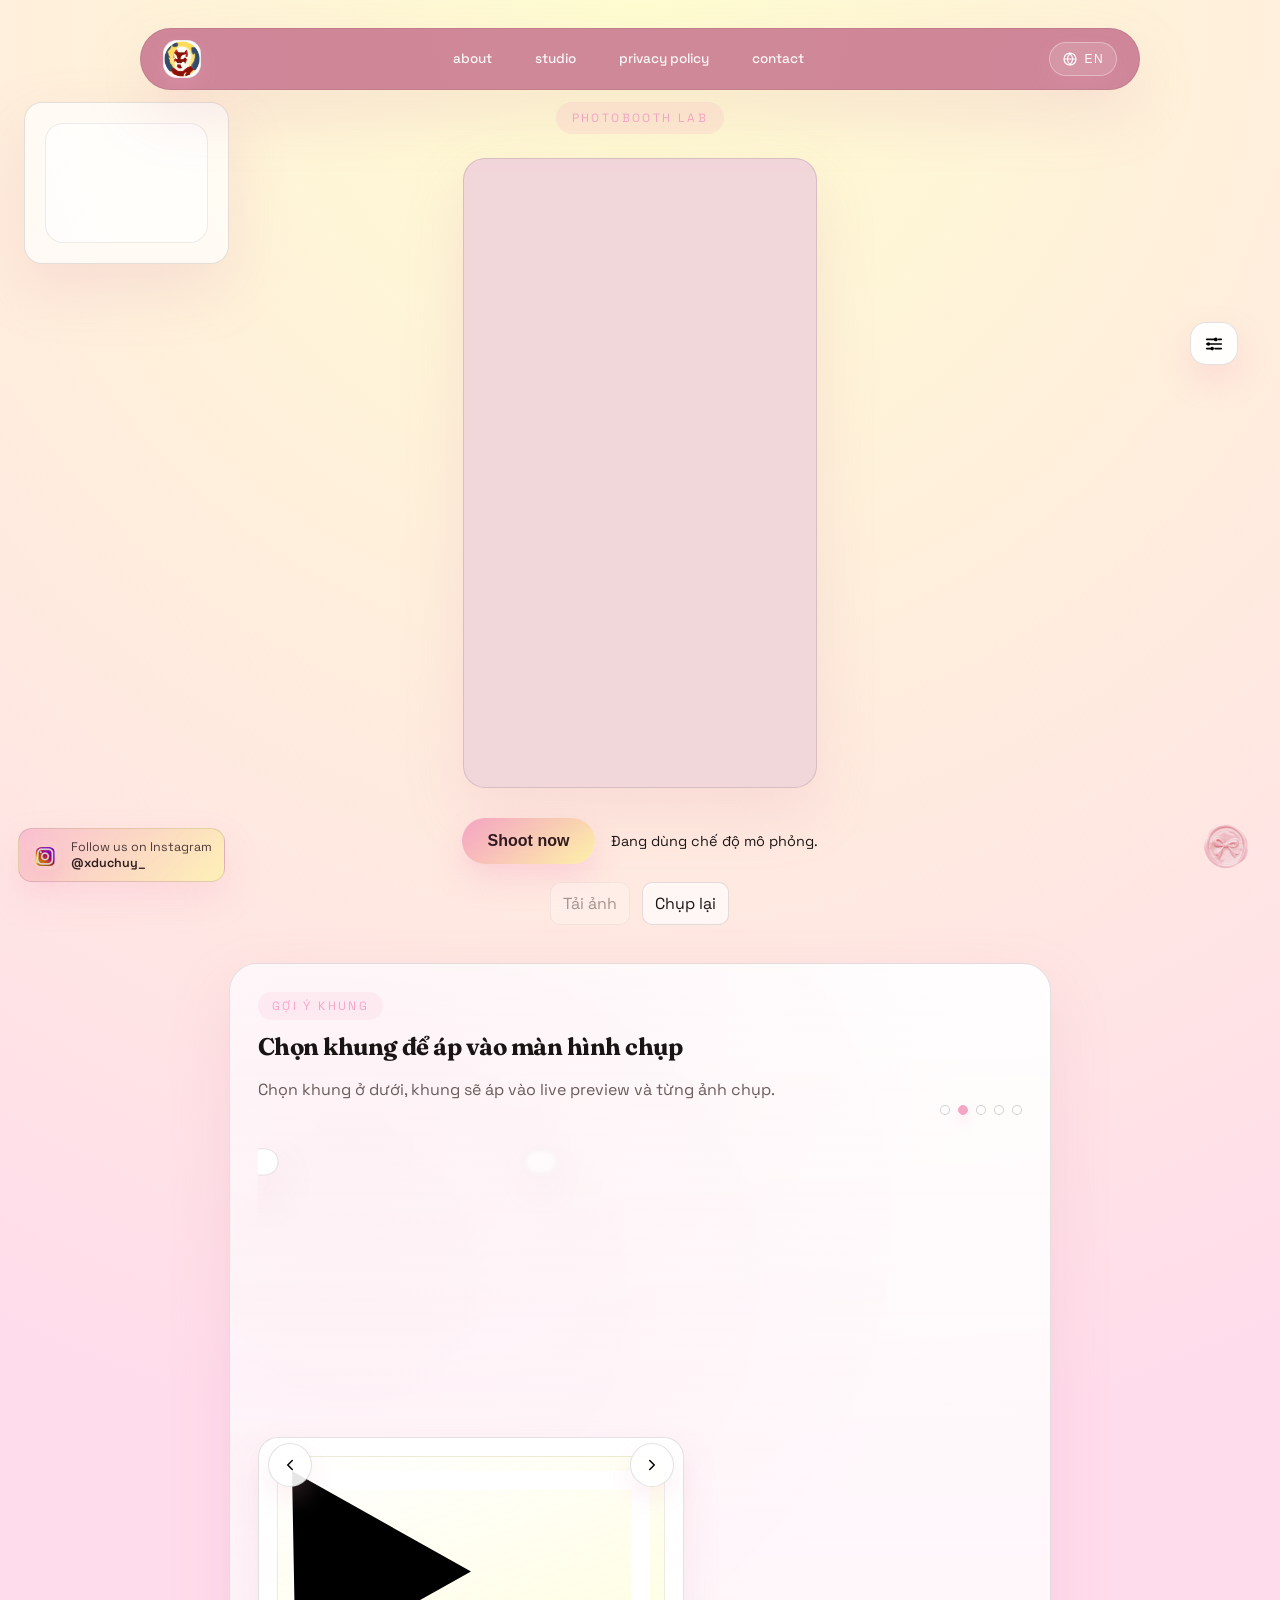
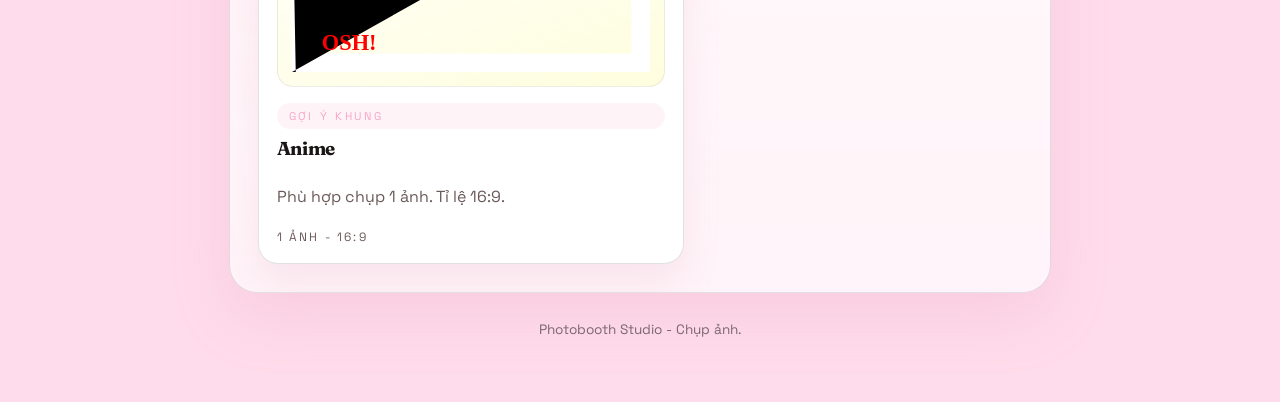
==== chup.html @ 36086573 "Initial commit" ====
﻿<!DOCTYPE html>
<html lang="vi">

<head>
  <meta charset="UTF-8">
  <meta name="viewport" content="width=device-width, initial-scale=1">
  <title>Chup anh - Photobooth</title>
  <meta name="description" content="Trang chup anh photobooth.">
  <link rel="preconnect" href="https://fonts.googleapis.com">
  <link rel="preconnect" href="https://fonts.gstatic.com" crossorigin>
  <link
    href="https://fonts.googleapis.com/css2?family=Fraunces:wght@500;700&family=Space+Grotesk:wght@400;500;600;700&display=swap"
    rel="stylesheet">
  <link rel="stylesheet" href="style.css">
  <link rel="manifest" href="manifest.json">
  <meta name="theme-color" content="#000000">
</head>

<body class="capture-page">
  <div class="noise" aria-hidden="true"></div>

  <main class="app">
    <header class="topbar">
      <div class="topbar-left">
        <a class="logo-link" href="index.html" aria-label="Home" data-i18n-aria="brand.home">
          <img class="logo-img" src="fire.png" alt="Photobooth logo" data-i18n-alt="brand.logoAlt">
        </a>
      </div>
      <nav class="nav">
        <a href="gioithieu.html" data-i18n="nav.about">about</a>
        <a href="layout.html" data-i18n="nav.choose">studio</a>
        <a href="chinhsach.html" data-i18n="nav.privacy">privacy policy</a>
        <a href="index.html#contact" data-i18n="nav.contact">contact</a>
      </nav>
      <div class="topbar-right">
        <button class="lang-toggle" type="button" aria-label="Switch language">
          <svg viewBox="0 0 24 24" aria-hidden="true">
            <circle cx="12" cy="12" r="9" fill="none" stroke="currentColor" stroke-width="1.8"></circle>
            <path d="M3.5 12h17M12 3.5c2.5 2.8 4 6 4 8.5s-1.5 5.7-4 8.5M12 3.5c-2.5 2.8-4 6-4 8.5s1.5 5.7 4 8.5"
              fill="none" stroke="currentColor" stroke-width="1.6" stroke-linecap="round"></path>
          </svg>
          <span class="lang-label">VI</span>
        </button>
      </div>
    </header>

    <section id="studio" class="hero">
      <div class="capture" id="capture">
        <aside class="capture-gallery" aria-label="Anh vua chup">
          <div id="gallery" class="capture-gallery__list" data-layout="vertical" aria-live="polite"></div>
        </aside>
        <div class="capture__stage">
          <div class="capture__intro">
            <span class="tag" data-i18n="capture.tag">PHOTObooth lab</span>
          </div>

          <div class="preview">
            <div class="stage" data-filter="clean" data-frame="none" data-ratio="16-9">
              <video id="video" autoplay playsinline muted></video>
              <canvas id="canvas" width="1280" height="720"></canvas>
              <div class="frame-overlay" aria-hidden="true"></div>
              <div class="countdown" id="countdown" aria-live="polite"></div>
            </div>
            <div class="actions">
              <button id="shutterBtn" class="shutter" type="button" data-i18n="capture.cta">Chup ngay</button>
              <span id="status" class="status" data-tone=""></span>
            </div>
            <div class="tray">
              <button id="downloadBtn" class="ghost" type="button" disabled>Tải ảnh</button>
              <button id="retakeBtn" class="ghost" type="button" disabled>Chụp lại</button>
            </div>

          </div>

          <section class="spotlight frame-suggest" id="frame-suggest">
            <div class="spotlight-header">
              <div>
                <span class="spotlight-eyebrow">Gợi ý khung</span>
                <h2>Chọn khung để áp vào màn hình chụp</h2>
                <p>Chọn khung ở dưới, khung sẽ áp vào live preview và từng ảnh chụp.</p>
              </div>
              <div class="spotlight-dots" role="tablist" aria-label="Frame suggestion dots"></div>
            </div>

            <div class="frame-suggest-body">
              <div class="spotlight-shell" aria-label="Frame suggestion carousel">
                <button class="spotlight-nav prev" type="button" aria-label="Khung trước">
                  <svg viewBox="0 0 24 24" aria-hidden="true">
                    <path d="M15 6l-6 6 6 6" fill="none" stroke="currentColor" stroke-width="2" stroke-linecap="round"
                      stroke-linejoin="round" />
                  </svg>
                </button>
                <div class="spotlight-viewport">
                  <div class="spotlight-track" id="frameSuggestTrack"></div>
                </div>
                <button class="spotlight-nav next" type="button" aria-label="Khung tiếp">
                  <svg viewBox="0 0 24 24" aria-hidden="true">
                    <path d="M9 6l6 6-6 6" fill="none" stroke="currentColor" stroke-width="2" stroke-linecap="round"
                      stroke-linejoin="round" />
                  </svg>
                </button>
                <aside class="frame-suggest-detail" aria-live="polite">
                  <div class="frame-suggest-media">
                    <img id="frameSuggestPreview" src="" alt="Khung gợi ý" loading="lazy">
                  </div>
                  <div class="frame-suggest-copy">
                    <span class="frame-suggest-tag">Gợi ý khung</span>
                    <h3 id="frameSuggestTitle">Khung gợi ý</h3>
                    <p id="frameSuggestDesc">Chọn khung bên trái để xem mô tả.</p>
                    <span id="frameSuggestMeta" class="frame-suggest-meta"></span>
                  </div>
                </aside>
              </div>
          </section>

        </div>

        <aside class="capture__drawer" id="captureDrawer" role="dialog" aria-modal="true" aria-labelledby="drawerTitle"
          aria-hidden="true" tabindex="-1">
          <div class="capture__drawerHeader">
            <h2 id="drawerTitle">Thiết lập</h2>
            <button class="drawer-close" type="button" aria-label="Đóng thiết lập">
              <svg viewBox="0 0 24 24" aria-hidden="true">
                <path d="M6 6l12 12M18 6l-12 12" fill="none" stroke="currentColor" stroke-width="2"
                  stroke-linecap="round" />
              </svg>
            </button>
          </div>
          <div class="capture__drawerContent">
            <div class="drawer-section">
              <div class="control">
                <label for="timerSelect">Timer</label>
                <select id="timerSelect">
                  <option value="0">0s</option>
                  <option value="3">3s</option>
                  <option value="5">5s</option>
                </select>
              </div>
            </div>
            <div class="drawer-section">
              <div class="control">
                <label for="filterSelect">Filter</label>
                <select id="filterSelect">
                  <option value="clean">Clean</option>
                  <option value="noir">Noir</option>
                  <option value="soft">Soft</option>
                  <option value="neon">Neon</option>
                  <option value="vintage">Vintage</option>
                </select>
              </div>
            </div>
            <div class="drawer-section">
              <div class="control">
                <label for="frameSelect">Frame</label>
                <select id="frameSelect">
                  <option value="none">None</option>
                  <option value="film">Film</option>
                  <option value="arcade">Arcade</option>
                  <option value="petal">Petal</option>
                </select>
              </div>
            </div>
            <div class="drawer-section">
              <div class="control ratio-control">
                <span class="control-label">Tỷ lệ khung</span>
                <div class="ratio-options" role="radiogroup" aria-label="Ty le khung">
                  <label class="ratio-option">
                    <input type="radio" name="ratio" value="9-16">
                    <span class="ratio-figure ratio-9-16" aria-hidden="true"></span>
                    <span class="ratio-text">9:16</span>
                  </label>
                  <label class="ratio-option">
                    <input type="radio" name="ratio" value="16-9" checked>
                    <span class="ratio-figure ratio-16-9" aria-hidden="true"></span>
                    <span class="ratio-text">16:9</span>
                  </label>
                  <label class="ratio-option">
                    <input type="radio" name="ratio" value="4-3">
                    <span class="ratio-figure ratio-4-3" aria-hidden="true"></span>
                    <span class="ratio-text">4:3</span>
                  </label>
                  <label class="ratio-option">
                    <input type="radio" name="ratio" value="1-1">
                    <span class="ratio-figure ratio-1-1" aria-hidden="true"></span>
                    <span class="ratio-text">Vuông</span>
                  </label>
                </div>
              </div>
            </div>
            <div class="drawer-section">
              <div class="control">
                <label>Camera</label>
                <div class="camera-actions">
                  <button id="switchBtn" class="ghost" type="button">Đổi camera</button>
                  <button id="flipBtn" class="ghost" type="button" aria-pressed="false">Lật camera</button>
                </div>
              </div>
            </div>
          </div>
        </aside>

        <button class="capture__drawerToggle" id="drawerToggle" aria-expanded="false" aria-controls="captureDrawer">
          <svg viewBox="0 0 24 24" aria-hidden="true">
            <path d="M4 7h10M17 7h3M7 12h13M4 12h1M4 17h6M13 17h7" fill="none" stroke="currentColor" stroke-width="1.8"
              stroke-linecap="round" />
            <circle cx="14" cy="7" r="2" fill="currentColor" />
            <circle cx="6" cy="12" r="2" fill="currentColor" />
            <circle cx="10" cy="17" r="2" fill="currentColor" />
          </svg>
        </button>
        <div class="capture__backdrop" id="drawerBackdrop" aria-hidden="true"></div>
      </div>
    </section>

    <footer class="footer">
      <span>Photobooth Studio - Chụp ảnh.</span>
    </footer>
  </main>

  <a class="ig-badge ig-float" href="https://www.instagram.com/xduchuy_/" target="_blank" rel="noopener"
    aria-label="Instagram">
    <span class="ig-icon" aria-hidden="true"></span>
    <div>
      <span data-i18n="ig.follow">Follow us on Instagram</span>
      <strong>@xduchuy_</strong>
    </div>
  </a>

  <div class="spin-badge" aria-hidden="true">
    <img src="xoay.png" alt="">
  </div>

  <script src="script.js"></script>
  <script src="lang.js"></script>
  <script src="search.js"></script>
  <script src="spotlight.js"></script>
  <script>
    if ('serviceWorker' in navigator) {
      window.addEventListener('load', () => {
        navigator.serviceWorker.register('service-worker.js')
          .then(reg => console.log('Service Worker registered', reg))
          .catch(err => console.log('Service Worker registration failed', err));
      });
    }
  </script>
</body>

</html>
---- style.css ----
﻿@font-face {
  font-family: "SG Display";
  src: url("SG Display DEMO - Narrow.ttf") format("truetype");
  font-weight: 400;
  font-style: normal;
  font-display: swap;
}

:root {
  --bg-1: #ffdceb;
  --bg-2: #fefdd0;
  --ink: #1a1515;
  --muted: #6b5a5a;
  --accent: #f6a6c5;
  --accent-2: #fef2a8;
  --card: rgba(255, 255, 255, 0.7);
  --glass: rgba(255, 255, 255, 0.55);
  --stroke: rgba(26, 21, 21, 0.12);
  --shadow: 0 24px 60px rgba(215, 140, 170, 0.18);
  --radius-lg: 28px;
  --radius-md: 18px;
  --radius-sm: 12px;
}

* {
  box-sizing: border-box;
}

html {
  scroll-padding-top: 120px;
  scroll-behavior: smooth;
}

body {
  margin: 0;
  min-height: 100vh;
  font-family: "Space Grotesk", sans-serif;
  color: var(--ink);
  background: radial-gradient(circle at 50% 0%, #fefdd0 0%, #ffdceb 70%);
  overflow-x: hidden;
}

h1,
h2,
h3 {
  font-family: "Fraunces", "Times New Roman", serif;
  letter-spacing: -0.02em;
  margin: 0 0 16px;
}

p {
  margin: 0 0 12px;
  color: var(--muted);
  line-height: 1.6;
}

a {
  color: inherit;
  text-decoration: none;
}

.noise {
  position: fixed;
  inset: 0;
  background-image: repeating-linear-gradient(120deg,
      rgba(255, 255, 255, 0.03) 0,
      rgba(255, 255, 255, 0.03) 1px,
      transparent 1px,
      transparent 4px),
    repeating-linear-gradient(60deg,
      rgba(0, 0, 0, 0.08) 0,
      rgba(0, 0, 0, 0.08) 1px,
      transparent 1px,
      transparent 6px);
  pointer-events: none;
  opacity: 0.4;
  mix-blend-mode: soft-light;
}

.app {
  max-width: 1280px;
  margin: 0 auto;
  padding: 28px 24px 64px;
  position: relative;
  z-index: 1;
}

.topbar {
  display: grid;
  grid-template-columns: auto minmax(0, 1fr) auto;
  align-items: center;
  gap: 18px;
  padding: 11px 22px;
  border-radius: 999px;
  background: rgba(191, 98, 131, 0.75);
  color: #fff;
  border: 1px solid rgba(26, 21, 21, 0.08);
  box-shadow: var(--shadow);
  animation: slideDown 0.6s ease forwards;
  position: sticky;
  top: 16px;
  z-index: 20;
  max-width: 1000px;
  margin-left: auto;
  margin-right: auto;
}

.topbar-left,
.topbar-center {
  display: flex;
  align-items: center;
  flex: 1;
}

.topbar-left {
  gap: 10px;
  justify-self: start;
}

.topbar-center {
  justify-content: center;
}

.topbar-right {
  display: flex;
  align-items: center;
  justify-content: flex-end;
  justify-self: end;
}

.topbar .nav {
  justify-content: center;
  flex: 0 1 auto;
  gap: 23px;
}

.topbar .nav a {
  flex: 0 0 auto;
  padding: 6px 10px;
  color: rgba(255, 255, 255, 0.92);
}

.topbar .nav a:hover {
  color: #fff;
}

.topbar .logo-link {
  color: #fff;
}

.topbar .lang-toggle {
  color: #fff;
  border-color: rgba(255, 255, 255, 0.35);
  background: rgba(255, 255, 255, 0.12);
}

.search {
  display: flex;
  align-items: center;
  gap: 10px;
  background: white;
  border: 1px solid rgba(26, 21, 21, 0.12);
  border-radius: 12px;
  padding: 10px 14px;
  min-width: 260px;
  box-shadow: 0 10px 20px rgba(246, 166, 197, 0.08);
}

.topbar .search {
  background: rgba(255, 255, 255, 0.92);
  border-color: rgba(255, 255, 255, 0.35);
  box-shadow: 0 10px 24px rgba(92, 54, 71, 0.22);
}

.topbar .search-icon {
  color: rgba(72, 47, 58, 0.75);
}

.topbar .search input::placeholder {
  color: rgba(90, 68, 78, 0.6);
}

.layout-page .search {
  min-width: 160px;
  width: clamp(160px, 22vw, 240px);
}

.logo-link {
  display: inline-flex;
  align-items: center;
  gap: 10px;
  margin-right: 6px;
  font-weight: 600;
  color: #2b1e1e;
}

.logo-img {
  width: 38px;
  height: 38px;
  border-radius: 14px;
  object-fit: cover;
  box-shadow: 0 10px 18px rgba(246, 166, 197, 0.2);
  border: 1px solid rgba(26, 21, 21, 0.08);
  background: white;
}

.logo-text {
  font-size: 0.9rem;
  letter-spacing: 0.04em;
  text-transform: uppercase;
}

.search-icon {
  width: 18px;
  height: 18px;
  color: #a58c8c;
}

.search input {
  border: none;
  outline: none;
  font: inherit;
  color: var(--ink);
  background: transparent;
  width: 100%;
}

.search input::placeholder {
  color: #b09a9a;
}

.ig-badge {
  display: flex;
  align-items: center;
  gap: 10px;
  font-size: 0.85rem;
  color: #4e3a3a;
  transition: transform 0.2s ease;
}

.ig-badge strong {
  display: block;
  font-weight: 600;
  color: #2b1e1e;
}

.ig-float {
  position: fixed;
  left: 18px;
  bottom: 18px;
  z-index: 40;
  padding: 10px 12px;
  border-radius: 14px;
  font-size: 0.78rem;
  background: linear-gradient(135deg, rgba(246, 166, 197, 0.6), rgba(254, 242, 168, 0.75));
  border: 1px solid rgba(26, 21, 21, 0.12);
  box-shadow: 0 16px 34px rgba(246, 166, 197, 0.22);
  backdrop-filter: blur(6px);
}

.ig-float .ig-icon {
  width: 30px;
  height: 30px;
}

.ig-icon {
  width: 36px;
  height: 36px;
  border-radius: 12px;
  background-color: transparent;
  background-image: url("ins.png");
  background-repeat: no-repeat;
  background-position: center;
  background-size: contain;
  position: relative;
  box-shadow: 0 10px 20px rgba(246, 166, 197, 0.3);
}

.ig-badge:hover {
  transform: translateY(-2px);
}

.ig-icon::after {
  content: none;
}

.brand {
  font-weight: 600;
  letter-spacing: 0.08em;
  text-transform: lowercase;
}

.nav {
  display: flex;
  justify-content: space-between;
  gap: 12px;
  font-size: clamp(0.72rem, 2.6vw, 0.85rem);
  flex: 1;
  flex-wrap: nowrap;
  align-items: center;
}

.nav a {
  flex: 1;
  text-align: center;
  color: #5a4545;
  transition: color 0.3s ease;
  text-transform: none;
  font-weight: 500;
  white-space: nowrap;
  line-height: 1.1;
  padding: 6px 4px;
}

.nav a:hover {
  color: #1f1616;
}

.lang-toggle {
  display: inline-flex;
  align-items: center;
  gap: 6px;
  padding: 8px 12px;
  border-radius: 999px;
  border: 1px solid rgba(26, 21, 21, 0.12);
  background: rgba(255, 255, 255, 0.9);
  color: #2b1e1e;
  cursor: pointer;
  font-size: 0.75rem;
  letter-spacing: 0.12em;
  text-transform: uppercase;
  box-shadow: 0 10px 20px rgba(246, 166, 197, 0.12);
}

.lang-toggle svg {
  width: 16px;
  height: 16px;
}

.hero {
  display: grid;
  grid-template-columns: 1.1fr 0.9fr;
  gap: 36px;
  margin-top: 32px;
  align-items: start;
}

.capture-page {
  --capture-stage-max: min(70vh, calc(100vh - 260px));
  --capture-gallery-width: clamp(200px, 16vw, 280px);
  --capture-gallery-gap: 24px;
}

@supports (height: 1svh) {
  .capture-page {
    --capture-stage-max: min(70svh, calc(100svh - 260px));
  }
}

.capture-page .hero {
  display: block;
  margin-top: 12px;
}

.capture {
  position: relative;
  display: grid;
  justify-items: center;
  gap: 24px;
}

.capture-page .capture {
  grid-template-columns: minmax(220px, 320px) minmax(0, 1fr);
  align-items: start;
  justify-items: stretch;
}

.capture-page .capture__stage {
  justify-self: center;
}

.capture-gallery {
  align-self: start;
  display: grid;
  gap: 14px;
  padding: 20px;
  border-radius: var(--radius-md);
  background: var(--card);
  border: 1px solid var(--stroke);
  box-shadow: var(--shadow);
  transition: transform 0.6s cubic-bezier(0.2, 0.8, 0.2, 1);
  will-change: transform;
}

.capture-gallery__list {
  display: flex;
  gap: 12px;
  padding: 12px;
  border-radius: 18px;
  background: rgba(255, 255, 255, 0.6);
  border: 1px solid rgba(26, 21, 21, 0.08);
  min-height: 120px;
  max-height: var(--capture-stage-max);
  overflow: auto;
  align-content: flex-start;
}

.capture-gallery__list[data-layout="vertical"] {
  flex-direction: column;
  overflow-y: auto;
  overflow-x: hidden;
}

.capture-gallery__list[data-layout="horizontal"] {
  flex-direction: row;
  flex-wrap: nowrap;
  overflow-x: auto;
  overflow-y: hidden;
}

.capture-gallery__list img {
  border-radius: 14px;
  border: 1px solid rgba(26, 21, 21, 0.12);
  box-shadow: 0 12px 22px rgba(0, 0, 0, 0.18);
  display: block;
  background: rgba(255, 255, 255, 0.8);
}

.capture-gallery__list[data-layout="vertical"] img {
  width: 100%;
  height: auto;
}

.capture-gallery__list[data-layout="horizontal"] img {
  height: 120px;
  width: auto;
  flex: 0 0 auto;
}

@media (min-width: 981px) {
  .capture-page .capture {
    grid-template-columns: 1fr;
    justify-items: center;
  }

  .capture-page .capture__stage {
    width: min(900px, calc(100vw - (var(--capture-gallery-width) + var(--capture-gallery-gap)) * 2));
  }

  .capture-page .capture-gallery {
    position: absolute;
    left: calc(50% - 50vw + var(--capture-gallery-gap));
    top: 0;
    width: var(--capture-gallery-width);
    transform: translateX(0);
  }

  .capture-page .capture.is-gallery-centered .capture-gallery {
    transform: translateX(calc(50vw - var(--capture-gallery-gap) - (var(--capture-gallery-width) * 0.5)));
    z-index: 6;
  }
}

@media (max-width: 980px) {
  .capture-page .capture {
    grid-template-columns: 1fr;
  }

  .capture-page .capture__stage {
    order: 1;
  }

  .capture-page .capture-gallery {
    order: 2;
  }

  .capture-gallery__list {
    max-height: 260px;
  }
}

.capture__stage {
  width: min(900px, 100%);
  display: grid;
  gap: 18px;
  justify-items: center;
  position: relative;
  z-index: 3;
}

.capture-page .capture__stage {
  gap: 6px;
}

.capture__intro {
  text-align: center;
  max-width: 720px;
}

.capture__stage .preview {
  width: 100%;
  justify-items: center;
  max-width: 860px;
}

.capture__stage .stage {
  border-radius: 22px;
  max-width: 860px;
}

.capture__drawerToggle {
  position: absolute;
  right: 18px;
  top: 220px;
  width: 48px;
  height: 43px;
  border-radius: 16px;
  border: 1px solid rgba(26, 21, 21, 0.12);
  background: rgba(255, 255, 255, 0.92);
  display: grid;
  place-items: center;
  cursor: pointer;
  box-shadow: 0 14px 30px rgba(246, 166, 197, 0.25);
  z-index: 5;
}

.capture__drawerToggle svg {
  width: 22px;
  height: 22px;
}

.capture__backdrop {
  position: fixed;
  inset: 0;
  background: rgba(255, 255, 255, 0.55);
  backdrop-filter: blur(4px);
  opacity: 0;
  pointer-events: none;
  transition: opacity 0.35s ease;
  will-change: opacity;
  z-index: 2;
}

.capture__drawer {
  position: absolute;
  top: 40px;
  right: 0;
  width: min(420px, 40vw);
  max-height: calc(100% - 60px);
  background: rgba(255, 255, 255, 0.96);
  border-radius: 24px;
  border: 1px solid var(--stroke);
  box-shadow: var(--shadow);
  padding: 20px;
  display: grid;
  gap: 16px;
  transform: translate3d(110%, 0, 0);
  opacity: 0;
  pointer-events: none;
  transition: transform 0.45s cubic-bezier(0.2, 0.8, 0.2, 1), opacity 0.35s ease;
  will-change: transform, opacity;
  z-index: 4;
}

.capture__drawerHeader {
  display: flex;
  align-items: center;
  justify-content: space-between;
  gap: 12px;
}

.capture__drawerHeader h2 {
  font-size: 1.1rem;
  margin: 0;
}

.drawer-close {
  width: 36px;
  height: 36px;
  border-radius: 12px;
  border: 1px solid rgba(26, 21, 21, 0.12);
  background: rgba(255, 255, 255, 0.9);
  display: grid;
  place-items: center;
  cursor: pointer;
}

.drawer-close svg {
  width: 18px;
  height: 18px;
}

.capture__drawerContent {
  display: grid;
  gap: 16px;
  overflow: auto;
  padding-right: 6px;
}

.drawer-section {
  display: grid;
  gap: 10px;
  padding: 12px;
  border-radius: 16px;
  background: rgba(255, 255, 255, 0.7);
  border: 1px solid rgba(26, 21, 21, 0.08);
}

.drawer-section h3 {
  margin: 0;
  font-size: 0.85rem;
  text-transform: uppercase;
  letter-spacing: 0.18em;
  color: var(--muted);
}

.capture__drawer .control {
  gap: 8px;
}

.capture__drawer .camera-actions {
  display: grid;
  grid-template-columns: repeat(2, minmax(0, 1fr));
  gap: 8px;
}

.capture__drawer .camera-actions .ghost {
  width: 100%;
  text-align: center;
}

.capture.is-drawer-open .capture__drawer {
  transform: translate3d(0, 0, 0);
  opacity: 1;
  pointer-events: auto;
}

.capture.is-drawer-open .capture__backdrop {
  opacity: 1;
  pointer-events: auto;
}


.hero-copy {
  background: var(--card);
  padding: 32px;
  border-radius: var(--radius-lg);
  border: 1px solid var(--stroke);
  box-shadow: var(--shadow);
  animation: fadeUp 0.7s ease forwards;
}

.tag {
  display: inline-flex;
  padding: 8px 16px;
  border-radius: 999px;
  background: rgba(246, 166, 197, 0.18);
  color: var(--accent);
  font-size: 0.75rem;
  text-transform: uppercase;
  letter-spacing: 0.2em;
  margin-bottom: 18px;
}

.lead {
  font-size: 1.05rem;
}

.controls {
  display: grid;
  grid-template-columns: repeat(2, minmax(0, 1fr));
  gap: 16px;
  margin: 24px 0;
}

.control {
  display: grid;
  gap: 8px;
  font-size: 0.85rem;
  color: var(--muted);
}

.control-label {
  font-size: 0.85rem;
  color: var(--muted);
}

.ratio-control {
  gap: 10px;
}

.ratio-options {
  display: grid;
  grid-template-columns: repeat(4, minmax(0, 1fr));
  gap: 10px;
}

.ratio-option {
  position: relative;
  display: grid;
  justify-items: center;
  gap: 6px;
  padding: 10px 8px;
  border-radius: 12px;
  border: 1px solid var(--stroke);
  background: rgba(255, 255, 255, 0.7);
  cursor: pointer;
  transition: transform 0.2s ease, border-color 0.2s ease, box-shadow 0.2s ease;
}

.ratio-option:hover {
  transform: translateY(-1px);
}

.ratio-option input {
  position: absolute;
  opacity: 0;
  pointer-events: none;
}

.ratio-figure {
  display: block;
  border: 2px solid rgba(26, 21, 21, 0.3);
  border-radius: 10px;
  background: linear-gradient(160deg, rgba(246, 166, 197, 0.2), rgba(255, 255, 255, 0.8));
  box-shadow: inset 0 0 0 2px rgba(255, 255, 255, 0.6);
}

.ratio-9-16 {
  width: 32px;
  aspect-ratio: 9 / 16;
}

.ratio-16-9 {
  width: 52px;
  aspect-ratio: 16 / 9;
}

.ratio-4-3 {
  width: 46px;
  aspect-ratio: 4 / 3;
}

.ratio-1-1 {
  width: 40px;
  aspect-ratio: 1 / 1;
}

.ratio-text {
  font-size: 0.75rem;
  color: var(--muted);
}

.ratio-option input:checked+.ratio-figure {
  border-color: var(--accent);
  box-shadow: 0 0 0 2px rgba(246, 166, 197, 0.3), inset 0 0 0 2px rgba(255, 255, 255, 0.7);
}

.ratio-option input:checked~.ratio-text {
  color: var(--ink);
  font-weight: 600;
}

select,
button.ghost,
a.ghost {
  font: inherit;
  color: var(--ink);
  background: rgba(255, 255, 255, 0.65);
  border: 1px solid var(--stroke);
  border-radius: 10px;
  padding: 10px 12px;
}

select {
  appearance: none;
  background-image: linear-gradient(45deg, transparent 50%, var(--accent) 50%),
    linear-gradient(135deg, var(--accent) 50%, transparent 50%);
  background-position: calc(100% - 18px) calc(50% + 2px), calc(100% - 12px) calc(50% + 2px);
  background-size: 6px 6px, 6px 6px;
  background-repeat: no-repeat;
}

.actions {
  display: flex;
  align-items: center;
  gap: 16px;
}

.capture .actions {
  justify-content: center;
  margin-top: 12px;
  width: 100%;
}

.capture .tray {
  justify-content: center;
}

.shutter {
  border: none;
  padding: 14px 26px;
  border-radius: 999px;
  background: linear-gradient(135deg, var(--accent), var(--accent-2));
  font-weight: 600;
  font-size: 1rem;
  color: #2d181c;
  cursor: pointer;
  box-shadow: 0 14px 30px rgba(246, 166, 197, 0.35);
  transition: transform 0.2s ease;
}

.shutter:hover {
  transform: translateY(-2px);
}

.status {
  font-size: 0.9rem;
}

.status[data-tone="error"] {
  color: #ff6b6b;
}

.preview {
  display: grid;
  gap: 18px;
  animation: fadeUp 0.8s ease forwards;
  animation-delay: 0.1s;
}

.strip-board {
  background: var(--card);
  padding: 20px;
  border-radius: var(--radius-md);
  border: 1px solid var(--stroke);
  display: grid;
  gap: 16px;
}

.strip-title h2 {
  margin-bottom: 8px;
}

.strip-grid {
  display: grid;
  grid-template-columns: repeat(2, minmax(0, 1fr));
  gap: 12px;
}

.strip-slot {
  position: relative;
  aspect-ratio: 4 / 3;
  border-radius: 12px;
  border: 1px dashed rgba(26, 21, 21, 0.3);
  display: grid;
  place-items: center;
  color: var(--muted);
  overflow: hidden;
  background: rgba(255, 255, 255, 0.5);
}

.strip-slot img {
  width: 100%;
  height: 100%;
  object-fit: cover;
  display: block;
}

.slot-label {
  font-weight: 600;
  letter-spacing: 0.08em;
}

.strip-actions {
  display: flex;
  gap: 12px;
}

.stage {
  position: relative;
  width: 100%;
  aspect-ratio: 4 / 3;
  border-radius: var(--radius-lg);
  overflow: hidden;
  background: #f1d6da;
  border: 1px solid var(--stroke);
  box-shadow: var(--shadow);
  --stage-ratio: 1.3333;
}

.stage[data-ratio="9-16"] {
  aspect-ratio: 9 / 16;
  --stage-ratio: 0.5625;
}

.stage[data-ratio="16-9"] {
  aspect-ratio: 16 / 9;
  --stage-ratio: 1.7778;
}

.stage[data-ratio="4-3"] {
  aspect-ratio: 4 / 3;
  --stage-ratio: 1.3333;
}

.stage[data-ratio="1-1"] {
  aspect-ratio: 1 / 1;
  --stage-ratio: 1;
}

.stage[data-ratio="frame"] {
  aspect-ratio: var(--frame-aspect, 433 / 577);
  --stage-ratio: var(--frame-aspect, 0.75);
}

.capture-page .stage[data-ratio="9-16"],
.capture-page .stage[data-ratio="4-3"],
.capture-page .stage[data-ratio="1-1"],
.capture-page .stage[data-ratio="frame"] {
  max-height: var(--capture-stage-max);
  height: auto;
  width: min(100%, calc(var(--capture-stage-max) * var(--stage-ratio)));
}

.stage video,
.stage canvas {
  width: 100%;
  height: 100%;
  object-fit: cover;
  display: block;
}

.stage.is-flipped video {
  transform: scaleX(-1);
  transform-origin: center;
}

.stage canvas {
  display: none;
}

.stage.captured canvas {
  display: block;
}

.stage.captured video {
  opacity: 0;
}

.stage.flash::after {
  content: "";
  position: absolute;
  inset: 0;
  background: white;
  opacity: 0.85;
  animation: flash 0.4s ease;
}

.frame-overlay {
  position: absolute;
  inset: 0;
  pointer-events: none;
}

.stage[data-frame="film"] .frame-overlay {
  border: 22px solid #0e0e0f;
  box-shadow: inset 0 0 0 2px rgba(255, 255, 255, 0.05);
  background-image: radial-gradient(circle, #d9d2c4 0 4px, transparent 5px);
  background-size: 22px 30px;
  background-position: 6px 8px;
}

.stage[data-frame="arcade"] .frame-overlay {
  border: 4px solid rgba(61, 214, 198, 0.9);
  box-shadow: 0 0 22px rgba(61, 214, 198, 0.6), inset 0 0 30px rgba(255, 138, 61, 0.35);
}

.stage[data-frame="petal"] .frame-overlay {
  border: 2px solid rgba(255, 255, 255, 0.4);
  background-image: radial-gradient(circle at top left, rgba(255, 138, 61, 0.4), transparent 45%),
    radial-gradient(circle at bottom right, rgba(61, 214, 198, 0.4), transparent 45%);
}

.stage[data-filter="noir"] video,
.stage[data-filter="noir"] canvas {
  filter: grayscale(1) contrast(1.2);
}

.stage[data-filter="soft"] video,
.stage[data-filter="soft"] canvas {
  filter: brightness(1.05) saturate(0.9) blur(0.5px);
}

.stage[data-filter="neon"] video,
.stage[data-filter="neon"] canvas {
  filter: saturate(1.6) contrast(1.2) hue-rotate(15deg);
}

.stage[data-filter="vintage"] video,
.stage[data-filter="vintage"] canvas {
  filter: sepia(0.5) contrast(1.1) saturate(0.85);
}

.countdown {
  position: absolute;
  inset: 0;
  display: grid;
  place-items: center;
  font-size: clamp(3rem, 8vw, 6rem);
  font-weight: 700;
  color: var(--ink);
  text-shadow: 0 12px 30px rgba(0, 0, 0, 0.5);
  pointer-events: none;
}

.tray {
  display: flex;
  gap: 12px;
}

button.ghost:disabled {
  opacity: 0.4;
  cursor: not-allowed;
}

.ghost.is-disabled {
  opacity: 0.4;
  pointer-events: none;
}

.strip {
  margin-top: 64px;
  padding: 28px;
  border-radius: var(--radius-lg);
  background: var(--card);
  border: 1px solid var(--stroke);
  box-shadow: var(--shadow);
}

.strip-header {
  display: flex;
  align-items: baseline;
  justify-content: space-between;
  gap: 20px;
}

.gallery {
  margin-top: 24px;
  display: grid;
  grid-template-columns: repeat(auto-fit, minmax(160px, 1fr));
  gap: 16px;
}

.gallery img {
  width: 100%;
  border-radius: 14px;
  border: 1px solid rgba(255, 255, 255, 0.1);
  box-shadow: 0 12px 24px rgba(0, 0, 0, 0.3);
}

.tips {
  margin-top: 48px;
  display: grid;
  grid-template-columns: repeat(auto-fit, minmax(220px, 1fr));
  gap: 18px;
}

.tip-card {
  padding: 20px;
  border-radius: var(--radius-md);
  background: rgba(255, 255, 255, 0.6);
  border: 1px solid var(--stroke);
}

.spotlight {
  margin-top: 64px;
  padding: 28px;
  border-radius: var(--radius-lg);
  background: linear-gradient(180deg, rgba(255, 255, 255, 0.92), rgba(255, 255, 255, 0.68));
  border: 1px solid var(--stroke);
  box-shadow: var(--shadow);
  position: relative;
  overflow: hidden;
  --spotlight-offset: clamp(210px, 36vw, 320px);
}

.spotlight--home {
  margin-top: 44px;
}

.spotlight::before {
  content: "";
  position: absolute;
  inset: 0;
  background: var(--spotlight-theme, transparent);
  opacity: 0.18;
  transition: background 0.6s ease, opacity 0.6s ease;
  pointer-events: none;
}

.spotlight::after {
  content: "";
  position: absolute;
  inset: 0;
  background: radial-gradient(circle at 15% 20%, rgba(246, 166, 197, 0.12), transparent 60%);
  pointer-events: none;
}

.spotlight-header {
  position: relative;
  z-index: 1;
  display: flex;
  align-items: flex-end;
  justify-content: space-between;
  gap: 18px;
  margin-bottom: 24px;
}

.spotlight-eyebrow {
  display: inline-flex;
  font-size: 0.75rem;
  letter-spacing: 0.2em;
  text-transform: uppercase;
  color: var(--accent);
  background: rgba(246, 166, 197, 0.15);
  padding: 6px 14px;
  border-radius: 999px;
  margin-bottom: 12px;
}

.spotlight-dots {
  display: flex;
  align-items: center;
  gap: 8px;
}

.spotlight-dot {
  width: 10px;
  height: 10px;
  border-radius: 999px;
  border: 1px solid rgba(26, 21, 21, 0.2);
  background: rgba(255, 255, 255, 0.9);
  cursor: pointer;
  padding: 0;
}

.spotlight-dot.is-active {
  background: var(--accent);
  border-color: var(--accent);
  box-shadow: 0 6px 12px rgba(246, 166, 197, 0.25);
}

.spotlight-shell {
  position: relative;
  display: grid;
  align-items: center;
  gap: 18px;
  z-index: 1;
}

.spotlight-viewport {
  position: relative;
  overflow: hidden;
  padding: 10px 0 30px;
}

.spotlight-track {
  position: relative;
  min-height: 260px;
}

.spotlight-item {
  position: absolute;
  top: 0;
  left: 50%;
  width: clamp(320px, 46vw, 440px);
  transform: translateX(-50%) scale(0.9);
  opacity: 0;
  filter: blur(6px);
  transition: transform 0.6s ease, opacity 0.6s ease, filter 0.6s ease, box-shadow 0.6s ease;
  pointer-events: none;
}

.spotlight-item.is-active {
  transform: translateX(-50%) scale(1.04);
  opacity: 1;
  filter: none;
  z-index: 3;
  pointer-events: auto;
}

.spotlight-item.is-prev {
  transform: translateX(calc(-50% - var(--spotlight-offset))) scale(0.94);
  opacity: 0.6;
  filter: blur(3px);
  z-index: 2;
  pointer-events: auto;
}

.spotlight-item.is-next {
  transform: translateX(calc(-50% + var(--spotlight-offset))) scale(0.94);
  opacity: 0.6;
  filter: blur(3px);
  z-index: 2;
  pointer-events: auto;
}

.spotlight-item.is-far {
  opacity: 0;
  filter: blur(10px);
  transform: translateX(-50%) scale(0.88);
}

.spotlight-card {
  display: block;
  padding: 0;
  border-radius: 20px;
  background: rgba(255, 255, 255, 0.92);
  border: 1px solid var(--stroke);
  box-shadow: 0 18px 40px rgba(215, 140, 170, 0.16);
  overflow: hidden;
  aspect-ratio: 16 / 9;
}

.spotlight-thumb {
  width: 100%;
  height: 100%;
  aspect-ratio: 16 / 9;
  border-radius: inherit;
  background: var(--thumb, linear-gradient(135deg, #ffdceb, #fefdd0));
  border: 0;
  display: block;
}

.spotlight-thumb-img {
  width: 100%;
  height: 100%;
  object-fit: cover;
  display: block;
}

.spotlight-tag {
  font-size: 0.7rem;
  letter-spacing: 0.24em;
  text-transform: uppercase;
  color: #583c40;
}

.spotlight-card h3 {
  margin: 0;
  font-size: 1.1rem;
}

.spotlight-card p {
  margin: 0;
}

.spotlight-btn {
  justify-self: start;
  border: none;
  border-radius: 999px;
  padding: 8px 18px;
  background: linear-gradient(135deg, var(--accent), var(--accent-2));
  color: #2d181c;
  font-weight: 600;
  cursor: pointer;
}

.spotlight-nav {
  position: absolute;
  top: 45%;
  transform: translateY(-50%);
  width: 44px;
  height: 44px;
  border-radius: 50%;
  border: 1px solid rgba(26, 21, 21, 0.12);
  background: rgba(255, 255, 255, 0.9);
  display: grid;
  place-items: center;
  cursor: pointer;
  box-shadow: 0 12px 24px rgba(246, 166, 197, 0.18);
  z-index: 4;
}

.spotlight-nav svg {
  width: 18px;
  height: 18px;
}

.spotlight-nav.prev {
  left: 10px;
}

.spotlight-nav.next {
  right: 10px;
}

.spotlight-nav:hover {
  transform: translateY(-50%) scale(1.03);
}

.spotlight--swipe .spotlight-nav {
  display: none;
}

.spotlight--swipe .spotlight-dot {
  cursor: default;
}

.spotlight--swipe .spotlight-dot:disabled {
  opacity: 0.55;
}

.frame-suggest {
  margin-top: 32px;
  --spotlight-offset: clamp(180px, 30vw, 260px);
}

.frame-suggest-body {
  display: grid;
  grid-template-columns: minmax(0, 1.15fr) minmax(0, 0.85fr);
  gap: 24px;
  align-items: start;
}

.frame-suggest .spotlight-shell {
  width: 100%;
}

.frame-suggest-detail {
  display: grid;
  gap: 16px;
  padding: 18px;
  border-radius: 20px;
  background: rgba(255, 255, 255, 0.92);
  border: 1px solid var(--stroke);
  box-shadow: 0 18px 36px rgba(215, 140, 170, 0.16);
}

.frame-suggest-media {
  border-radius: 16px;
  padding: 14px;
  background: linear-gradient(160deg, rgba(255, 255, 255, 0.85), rgba(254, 253, 208, 0.7));
  border: 1px solid rgba(26, 21, 21, 0.08);
  display: grid;
  place-items: center;
  min-height: 220px;
}

.frame-suggest-media img {
  max-width: 100%;
  max-height: 280px;
  width: auto;
  height: auto;
  object-fit: contain;
  display: block;
}

.frame-suggest-copy {
  display: grid;
  gap: 8px;
}

.frame-suggest-tag {
  display: inline-flex;
  align-self: start;
  font-size: 0.7rem;
  letter-spacing: 0.24em;
  text-transform: uppercase;
  color: var(--accent);
  background: rgba(246, 166, 197, 0.12);
  padding: 6px 12px;
  border-radius: 999px;
}

.frame-suggest-meta {
  font-size: 0.75rem;
  letter-spacing: 0.18em;
  text-transform: uppercase;
  color: #6b5a5a;
}

.frame-suggest .spotlight-track {
  min-height: 240px;
}

.frame-suggest .spotlight-card {
  aspect-ratio: 4 / 3;
}

.frame-card {
  position: relative;
  display: grid;
  padding: 12px;
  border: 1px solid var(--stroke);
  background: rgba(255, 255, 255, 0.95);
  cursor: pointer;
  appearance: none;
}

.frame-card:focus-visible {
  outline: 2px solid rgba(246, 166, 197, 0.85);
  outline-offset: 4px;
}

.frame-card.is-selected {
  border-color: rgba(246, 166, 197, 0.75);
  box-shadow: 0 0 0 2px rgba(246, 166, 197, 0.25), 0 18px 34px rgba(215, 140, 170, 0.2);
}

.frame-thumb {
  position: relative;
  width: 100%;
  height: 100%;
  border-radius: 16px;
  background-image: var(--frame-thumb, linear-gradient(135deg, #ffdceb, #fefdd0));
  background-size: cover;
  background-position: center;
  background-repeat: no-repeat;
  overflow: hidden;
}

.frame-thumb--clean {
  background: linear-gradient(135deg, #ffdceb, #fefdd0);
  box-shadow: inset 0 0 0 1px rgba(255, 255, 255, 0.7);
}

.frame-thumb--film {
  border: 10px solid #0e0e0f;
  background-image:
    repeating-linear-gradient(to bottom, rgba(214, 205, 191, 0.9) 0 8px, transparent 8px 16px),
    repeating-linear-gradient(to bottom, rgba(214, 205, 191, 0.9) 0 8px, transparent 8px 16px),
    linear-gradient(135deg, #fefdd0, #ffdceb);
  background-position: left 6px top 14px, right 6px top 14px, center;
  background-size: 8px calc(100% - 28px), 8px calc(100% - 28px), cover;
  background-repeat: no-repeat;
}

.frame-thumb--arcade {
  background: linear-gradient(135deg, #1b1f2b, #272032);
}

.frame-thumb--arcade::before,
.frame-thumb--arcade::after {
  content: "";
  position: absolute;
  border-radius: 12px;
}

.frame-thumb--arcade::before {
  inset: 8px;
  border: 3px solid rgba(61, 214, 198, 0.85);
  box-shadow: 0 0 16px rgba(61, 214, 198, 0.5), inset 0 0 18px rgba(255, 138, 61, 0.35);
}

.frame-thumb--arcade::after {
  inset: 18px;
  border: 2px solid rgba(255, 138, 61, 0.8);
}

.frame-thumb--petal {
  border: 2px solid rgba(255, 255, 255, 0.6);
  box-shadow: inset 0 0 0 1px rgba(255, 255, 255, 0.6);
  background:
    radial-gradient(circle at top left, rgba(255, 138, 61, 0.4), transparent 55%),
    radial-gradient(circle at bottom right, rgba(61, 214, 198, 0.4), transparent 55%),
    linear-gradient(135deg, #ffdceb, #fefdd0);
}

.frame-caption {
  position: absolute;
  left: 16px;
  bottom: 16px;
  padding: 6px 10px;
  border-radius: 999px;
  background: rgba(255, 255, 255, 0.86);
  font-size: 0.7rem;
  letter-spacing: 0.2em;
  text-transform: uppercase;
  color: #3b2a2a;
  pointer-events: none;
}

.layout-page .app {
  max-width: 1400px;
}

.layout-hero {
  margin-top: 28px;
  display: grid;
  gap: 12px;
}

.layout-hero h1 {
  font-size: clamp(2rem, 4vw, 2.6rem);
}

.frame-upload {
  display: flex;
  flex-wrap: wrap;
  align-items: center;
  gap: 12px;
}

.frame-upload-btn {
  cursor: pointer;
}

.frame-upload-input {
  position: absolute;
  width: 1px;
  height: 1px;
  padding: 0;
  margin: -1px;
  overflow: hidden;
  clip: rect(0, 0, 0, 0);
  border: 0;
}

.frame-upload-note {
  font-size: 0.85rem;
  color: var(--muted);
}

/* Pinterest-like tab pills */
.layout-tabs {
  display: flex;
  flex-wrap: wrap;
  gap: 12px;
  justify-content: center;
  /* Center tabs like Pinterest */
  margin: 20px 0 40px;
}

.layout-tab {
  border: none;
  background: transparent;
  font: inherit;
  font-weight: 600;
  padding: 12px 20px;
  color: #111;
  border-radius: 999px;
  cursor: pointer;
  cursor: pointer;
}

.layout-tab:hover {
  background: rgba(0, 0, 0, 0.06);
}

.layout-tab.is-active {
  color: white;
  background: #111;
  box-shadow: none;
}

.layout-tab.is-active::after {
  display: none;
}



.layout-grid {
  margin-top: 28px;
  column-count: 6;
  column-gap: 16px;
  min-height: 80vh;
}

/* --- Pinterest Authentic Design --- */
.layout-card {
  break-inside: avoid;
  margin-bottom: 16px;
  position: relative;
  cursor: zoom-in;
  border-radius: 16px;
  overflow: hidden;
  transform: translateZ(0);
  transition: opacity 0.3s ease;
}

.layout-card img {
  border-radius: 16px;
  display: block;
  width: 100%;
}

/* Darken Overlay on Hover */
.layout-card::after {
  content: "";
  position: absolute;
  inset: 0;
  background: rgba(0, 0, 0, 0.2);
  pointer-events: none;
  opacity: 0;
  transition: opacity 0.2s ease;
  border-radius: 16px;
}

.layout-card:hover::after {
  opacity: 1;
}

/* "Save" (Use) Button - Top Right */
.pint-btn {
  position: absolute;
  top: 12px;
  right: 12px;
  background-color: #e60023;
  /* Pinterest Red */
  color: white;
  border: none;
  font-weight: 700;
  font-size: 14px;
  /* Smaller font */
  padding: 10px 16px;
  /* Smaller padding */
  border-radius: 24px;
  cursor: pointer;
  opacity: 0;
  z-index: 10;
  transition: opacity 0.2s ease, transform 0.1s ease, background-color 0.2s;
  box-shadow: 0 4px 6px rgba(0, 0, 0, 0.1);
}

/* Hover State for Button */
.pint-btn:hover {
  background-color: #ad081b;
  /* Darker Red */
}

/* Show button on card hover OR selection */
.layout-card:hover .pint-btn,
.layout-card.is-selected .pint-btn {
  opacity: 1;
}

/* "More" Button - Bottom Right (Visual Only for Pinterest feel) */
.pint-more-btn {
  position: absolute;
  bottom: 12px;
  right: 12px;
  width: 32px;
  height: 32px;
  background: rgba(255, 255, 255, 0.9);
  border-radius: 50%;
  border: none;
  cursor: pointer;
  display: flex;
  align-items: center;
  justify-content: center;
  color: #111;
  opacity: 0;
  z-index: 10;
  transition: opacity 0.2s ease;
  font-weight: 900;
  font-size: 18px;
  padding-bottom: 8px;
  /* Alignment tweak for ... */
}

.pint-more-btn::after {
  content: "...";
}

.layout-card:hover .pint-more-btn {
  opacity: 1;
}

.layout-card.is-hidden {
  display: none;
}

.frame-empty {
  color: var(--muted);
  font-size: 1.1rem;
  text-align: center;
  column-span: all;
  width: 100%;
  margin-top: 40px;
  padding: 20px;
}

.contact {
  margin-top: 64px;
}

.contact-card {
  display: flex;
  align-items: center;
  justify-content: space-between;
  gap: 24px;
  padding: 24px;
  border-radius: var(--radius-lg);
  background: linear-gradient(135deg, rgba(255, 255, 255, 0.95), rgba(254, 253, 208, 0.85));
  border: 1px solid var(--stroke);
  box-shadow: var(--shadow);
}

.contact-eyebrow {
  display: inline-flex;
  font-size: 0.75rem;
  letter-spacing: 0.2em;
  text-transform: uppercase;
  color: var(--accent);
  background: rgba(246, 166, 197, 0.15);
  padding: 6px 14px;
  border-radius: 999px;
  margin-bottom: 10px;
}

.contact-links {
  display: flex;
  gap: 14px;
  align-items: center;
}

.contact-link {
  width: 52px;
  height: 52px;
  border-radius: 16px;
  display: grid;
  place-items: center;
  border: none;
  background: rgba(255, 255, 255, 0.95);
  color: #3b2a2a;
  box-shadow: 0 12px 26px rgba(0, 0, 0, 0.15);
  transition: transform 0.2s ease, box-shadow 0.2s ease;
}

.contact-link svg {
  width: 24px;
  height: 24px;
}

.contact-link--ig {
  background-color: rgba(255, 255, 255, 0.95);
  background-image: url("ins.png");
  background-repeat: no-repeat;
  background-position: center;
  background-size: 82%;
  color: transparent;
}

.contact-link--fb {
  background-color: rgba(255, 255, 255, 0.95);
  background-image: url("fb.png");
  background-repeat: no-repeat;
  background-position: center;
  background-size: 82%;
  color: transparent;
}

.contact-link--gmail {
  background-color: rgba(255, 255, 255, 0.95);
  background-image: url("mail.png");
  background-repeat: no-repeat;
  background-position: center;
  background-size: 82%;
  color: transparent;
  border: 1px solid rgba(0, 0, 0, 0.08);
  box-shadow: 0 10px 22px rgba(0, 0, 0, 0.12);
}

.contact-link:hover {
  transform: translateY(-2px);
  box-shadow: 0 18px 30px rgba(0, 0, 0, 0.2);
}

@media (max-width: 700px) {
  .spotlight {
    padding: 22px;
  }

  .spotlight-header {
    flex-direction: column;
    align-items: flex-start;
  }

  .spotlight-item {
    width: clamp(230px, 78vw, 320px);
  }

  .frame-suggest-body {
    grid-template-columns: 1fr;
  }
}

.studio-page {
  margin-top: 48px;
  display: grid;
}

.photo-card {
  background: var(--card);
  padding: 32px;
  border-radius: var(--radius-lg);
  border: 1px solid var(--stroke);
  box-shadow: var(--shadow);
  display: grid;
  gap: 18px;
}

.photo-frame {
  position: relative;
  width: 100%;
  max-width: 720px;
  margin: 0 auto;
  border-radius: var(--radius-md);
  overflow: hidden;
  background: rgba(255, 255, 255, 0.7);
  border: 1px solid var(--stroke);
}

.photo-frame img {
  width: 100%;
  height: auto;
  display: block;
}

.photo-frame .empty {
  padding: 24px;
  color: var(--muted);
  text-align: center;
}

.landing {
  margin-top: 22px;
}

.landing-card {
  position: relative;
  overflow: hidden;
  background: linear-gradient(180deg, #fefdd0, #ffdceb);
  border-radius: 28px;
  border: 1px solid rgba(246, 166, 197, 0.28);
  padding: 32px 36px 44px;
  box-shadow: 0 28px 60px rgba(246, 166, 197, 0.25);
  z-index: 0;
  --hero-ink: #1b2d2c;
  --hero-accent: #a2d2ff;
  --hero-chip-shadow: rgba(22, 45, 45, 0.18);
}

.landing-card::before {
  content: "";
  position: absolute;
  inset: 0;
  background: radial-gradient(circle at 50% 0%, rgba(255, 255, 255, 0.7), transparent 60%);
  z-index: 0;
  pointer-events: none;
}

.landing-card::after {
  content: "";
  position: absolute;
  bottom: -120px;
  left: -5%;
  width: 110%;
  height: 150px;
  background: radial-gradient(circle at 50% 40%, rgba(255, 220, 235, 0.45), rgba(255, 220, 235, 0));
  border-radius: 50%;
  z-index: 0;
}

.badge {
  display: inline-flex;
  align-items: center;
  gap: 12px;
  padding: 10px 16px;
  border-radius: 999px;
  background: rgba(255, 255, 255, 0.8);
  color: #4c3438;
  font-size: 0.85rem;
  position: relative;
  z-index: 1;
  box-shadow: 0 10px 20px rgba(246, 166, 197, 0.15);
}

.badge-dot {
  display: inline-flex;
  align-items: center;
  justify-content: center;
  padding: 6px 10px;
  border-radius: 999px;
  background: var(--accent);
  color: #2d181c;
  font-size: 0.65rem;
  letter-spacing: 0.14em;
}

.badge--slider {
  flex-wrap: wrap;
  row-gap: 6px;
  max-width: 100%;
  gap: 10px;
  padding-right: 10px;
  --badge-progress: 0;
}

.badge-track {
  display: block;
  width: 0;
  max-width: min(90vw, 900px);
  overflow: hidden;
  transition: width 0.35s ease;
}

.badge-text {
  display: inline-block;
  line-height: 1.4;
  white-space: nowrap;
}

.badge-handle {
  position: relative;
  width: 32px;
  height: 32px;
  border-radius: 999px;
  border: 1px solid rgba(26, 21, 21, 0.12);
  background: linear-gradient(135deg, #bfe6e2, #f0e4b8);
  color: #1b2d2c;
  display: grid;
  place-items: center;
  padding: 0;
  cursor: pointer;
  box-shadow: 0 8px 18px rgba(27, 45, 44, 0.18);
  transition: transform 0.2s ease, box-shadow 0.2s ease;
  flex: 0 0 auto;
  touch-action: none;
}

.badge-handle:hover,
.badge-handle:focus-visible {
  transform: translateY(-1px);
  box-shadow: 0 12px 22px rgba(27, 45, 44, 0.22);
}

.badge-handle-icon {
  width: 12px;
  height: 12px;
  border-radius: 999px;
  background: #2bff6b;
  box-shadow:
    0 0 8px rgba(43, 255, 107, 0.8),
    0 0 16px rgba(43, 255, 107, 0.55),
    0 0 24px rgba(43, 255, 107, 0.4);
  display: block;
}

.badge--slider.is-dragging .badge-track {
  transition: none;
}

.landing-hero {
  position: relative;
  z-index: 1;
  display: grid;
  grid-template-columns: 1fr;
  gap: 24px;
  align-items: center;
  justify-items: center;
  margin-top: 26px;
}

.title-block {
  text-align: center;
  display: grid;
  gap: 12px;
  justify-items: center;
}

.title-block h1 {
  font-family: "SG Display", "Space Grotesk", sans-serif;
  font-weight: 700;
  letter-spacing: -0.02em;
  margin: 0;
}


.hero-title {
  display: grid;
  gap: 10px;
  font-size: clamp(3.4rem, 7.6vw, 5.8rem);
  line-height: 0.92;
  color: var(--hero-ink);
}

.hero-word {
  display: inline-flex;
  align-items: center;
}


.hero-line {
  display: flex;
  align-items: center;
  justify-content: center;
  gap: 16px;
  flex-wrap: wrap;
}

.hero-line--chips {
  gap: 14px;
}

.hero-line--inline {
  gap: 12px;
}

.hero-chip-group {
  display: inline-flex;
  align-items: center;
}

.hero-chip {
  width: 46px;
  height: 46px;
  border-radius: 14px;
  border: 2px solid rgba(255, 255, 255, 0.75);
  box-shadow: 0 12px 20px var(--hero-chip-shadow);
  margin-left: 0;
  position: relative;
  overflow: hidden;
}

.hero-chip-group .hero-chip {
  margin-left: -12px;
}

.hero-chip-group .hero-chip:first-child {
  margin-left: 0;
}

.hero-chip::after {
  content: "";
  position: absolute;
  inset: 6px;
  border-radius: 10px;
  border: 1px solid rgba(255, 255, 255, 0.6);
  opacity: 0.7;
}

.hero-chip--a {
  margin-left: 0;
  background: linear-gradient(135deg, #bfe6e2, #88c7d0);
  transform: rotate(-10deg) translateY(2px);
}

.hero-chip--b {
  background: linear-gradient(135deg, #f1e8c9, #d8c8a2);
  transform: rotate(6deg) translateY(-2px);
}

.hero-chip--c {
  background: linear-gradient(135deg, #d9e7c4, #a9c7a3);
  transform: rotate(-4deg) translateY(6px);
}

.hero-chip--d {
  background: linear-gradient(135deg, #b7cfe2, #8fb3d6);
  transform: rotate(6deg);
}

.hero-chip--e {
  background: linear-gradient(135deg, #f0d9b5, #e2b98f);
  transform: rotate(-6deg);
}

.hero-word--accent {
  color: var(--hero-accent);
}

.hero-word--gradient {
  color: #ffafcc;
  background-image: linear-gradient(135deg, #ffafcc, #ffd6e5);
  -webkit-background-clip: text;
  background-clip: text;
  -webkit-text-fill-color: transparent;
}

.hero-icon {
  width: 34px;
  height: 34px;
  border-radius: 12px;
  background: linear-gradient(135deg, #9ad1d6, #f2e6b2);
  box-shadow: 0 10px 18px rgba(31, 111, 107, 0.18);
  position: relative;
  flex: 0 0 auto;
}

.hero-icon::before,
.hero-icon::after {
  content: "";
  position: absolute;
  background: rgba(31, 111, 107, 0.85);
  border-radius: 999px;
}

.hero-icon::before {
  width: 16px;
  height: 3px;
  top: 50%;
  left: 50%;
  transform: translate(-50%, -50%) rotate(45deg);
}

.hero-icon::after {
  width: 3px;
  height: 16px;
  top: 50%;
  left: 50%;
  transform: translate(-50%, -50%) rotate(45deg);
}

.title-block p {
  margin: 0;
  max-width: 360px;
  font-size: 1rem;
  color: #4a3437;
}

.meta-row {
  display: flex;
  align-items: center;
  gap: 24px;
  font-size: 0.8rem;
  letter-spacing: 0.24em;
  color: #5f4548;
}

.start-slider {
  position: relative;
  display: inline-flex;
  align-items: center;
  justify-content: center;
  width: calc((clamp(190px, 24vw, 240px) - 30px) * 1.25);
  height: 60px;
  padding: 8px;
  max-width: 100%;
  border-radius: 999px;
  border: 1px solid rgba(26, 21, 21, 0.12);
  background: rgba(255, 255, 255, 0.45);
  color: #2d181c;
  font: inherit;
  font-weight: 600;
  cursor: pointer;
  box-shadow: 0 12px 24px rgba(246, 166, 197, 0.35);
  transition: transform 0.2s ease, box-shadow 0.2s ease;
  overflow: hidden;
  user-select: none;
  --slide: 0;
  --knob-x: 0px;
}

.start-slider::before {
  content: "";
  position: absolute;
  inset: 0;
  background: linear-gradient(135deg, var(--accent), var(--accent-2));
  opacity: 0.85;
  transform: scaleX(var(--slide));
  transform-origin: left;
  transition: transform 0.25s ease;
}

.start-slider-text {
  position: relative;
  z-index: 1;
  font-size: 0.95rem;
  letter-spacing: 0.28em;
  text-transform: uppercase;
  color: #2d181c;
  opacity: calc(1 - var(--slide));
  transition: opacity 0.2s ease;
  pointer-events: none;
}

.start-slider-knob {
  position: absolute;
  left: 8px;
  top: 50%;
  width: 42px;
  height: 42px;
  border-radius: 50%;
  background: radial-gradient(circle at 50% 40%, #f0f0f5 0%, #f9f9fb 45%, #ffffff 100%);
  display: grid;
  place-items: center;
  color: #b2466e;
  box-shadow:
    inset 0 5px 10px rgba(0, 0, 0, 0.18),
    inset 0 -4px 8px rgba(255, 255, 255, 0.8),
    0 2px 6px rgba(0, 0, 0, 0.08);
  transform: translate3d(var(--knob-x), -50%, 0);
  transition: transform 0.25s ease;
  touch-action: none;
  cursor: grab;
}

.start-slider-heart {
  width: 20px;
  height: 20px;
  display: block;
  object-fit: contain;
}

.start-slider:hover,
.start-slider:focus-visible {
  transform: translateY(-2px);
  box-shadow: 0 18px 30px rgba(246, 166, 197, 0.4);
}

.start-slider:focus-visible {
  outline: 2px solid rgba(255, 255, 255, 0.75);
  outline-offset: 3px;
}

.start-slider.is-dragging::before,
.start-slider.is-dragging .start-slider-knob {
  transition: none;
}

.start-slider.is-dragging .start-slider-knob {
  cursor: grabbing;
}

.poster-stack {
  position: relative;
  width: 220px;
  height: 300px;
  margin: 0 auto;
}

.poster-frame {
  position: absolute;
  width: 180px;
  height: 260px;
  border-radius: 18px;
  background: #fff;
  border: 6px solid #ffdceb;
  box-shadow: 0 18px 30px rgba(0, 0, 0, 0.15);
}

.poster-frame::after {
  content: "";
  position: absolute;
  inset: 12px 12px 38px;
  border-radius: 12px;
  background: linear-gradient(160deg, rgba(246, 166, 197, 0.15), rgba(255, 255, 255, 0.9));
}

.poster-left .poster-frame:nth-child(1) {
  transform: rotate(-10deg) translate(-10px, 10px);
}

.poster-left .poster-frame:nth-child(2) {
  transform: rotate(2deg) translate(20px, 30px);
}

.poster-left .poster-frame:nth-child(3) {
  transform: rotate(-4deg) translate(0, 60px);
}

.poster-right .poster-frame:nth-child(1) {
  transform: rotate(10deg) translate(20px, 10px);
}

.poster-right .poster-frame:nth-child(2) {
  transform: rotate(-2deg) translate(-10px, 40px);
}

.poster-right .poster-frame:nth-child(3) {
  transform: rotate(6deg) translate(10px, 70px);
}

.footer {
  margin-top: 48px;
  text-align: center;
  color: rgba(26, 21, 21, 0.6);
  font-size: 0.85rem;
}

.capture-page .footer {
  margin-top: 28px;
}

.spin-badge {
  position: fixed;
  right: 18px;
  bottom: 18px;
  width: 72px;
  height: 72px;
  z-index: 30;
  pointer-events: none;
}

.spin-badge img {
  width: 100%;
  height: 100%;
  object-fit: contain;
  display: block;
  animation: spinBadge 6s linear infinite;
}

.back-to-top {
  position: fixed;
  left: 50%;
  bottom: 26px;
  width: 40px;
  height: 40px;
  border-radius: 50%;
  display: grid;
  place-items: center;
  background: rgba(255, 255, 255, 0.9);
  border: 1px solid rgba(26, 21, 21, 0.12);
  box-shadow: 0 12px 24px rgba(246, 166, 197, 0.22);
  color: #5a4545;
  z-index: 35;
  opacity: 0;
  pointer-events: none;
  transform: translate(-50%, 8px);
  transition: transform 0.2s ease, box-shadow 0.2s ease, opacity 0.2s ease;
}

.back-to-top.is-visible {
  opacity: 1;
  pointer-events: auto;
  transform: translate(-50%, 0);
}

.back-to-top svg {
  width: 18px;
  height: 18px;
}

.back-to-top:hover,
.back-to-top:focus-visible {
  transform: translate(-50%, -2px);
  box-shadow: 0 16px 30px rgba(246, 166, 197, 0.28);
}

@keyframes fadeUp {
  from {
    opacity: 0;
    transform: translateY(18px);
  }

  to {
    opacity: 1;
    transform: translateY(0);
  }
}

@keyframes slideDown {
  from {
    opacity: 0;
    transform: translateY(-14px);
  }

  to {
    opacity: 1;
    transform: none;
  }
}

@keyframes flash {
  0% {
    opacity: 0.9;
  }

  100% {
    opacity: 0;
  }
}

@keyframes spinBadge {
  from {
    transform: rotate(0deg);
  }

  to {
    transform: rotate(360deg);
  }
}

@media (max-width: 900px) {
  .hero {
    grid-template-columns: 1fr;
  }

  .controls {
    grid-template-columns: 1fr;
  }

  .strip-header {
    flex-direction: column;
    align-items: flex-start;
  }

  .landing-card {
    padding: 26px 22px 32px;
  }

  .badge {
    flex-wrap: wrap;
    gap: 8px;
    font-size: 0.78rem;
    max-width: 100%;
  }

  .badge-dot {
    padding: 5px 9px;
    font-size: 0.6rem;
  }

  .badge-track {
    max-width: min(92vw, 720px);
  }

  .badge-handle {
    width: 30px;
    height: 30px;
  }

  .badge-handle-icon {
    width: 12px;
    height: 12px;
  }

  .landing-hero {
    grid-template-columns: 1fr;
    gap: 18px;
    justify-items: center;
  }

  .title-block {
    order: 1;
  }

  .hero-title {
    font-size: clamp(3rem, 9vw, 4.4rem);
  }

  .hero-line {
    gap: 12px;
  }

  .hero-chip {
    width: 40px;
    height: 40px;
    border-radius: 12px;
    margin-left: 0;
  }

  .hero-chip-group .hero-chip {
    margin-left: -10px;
  }

  .hero-chip-group .hero-chip:first-child {
    margin-left: 0;
  }

  .hero-chip::after {
    inset: 5px;
    border-radius: 9px;
  }

  .hero-icon {
    width: 28px;
    height: 28px;
    border-radius: 10px;
  }

  .hero-icon::before {
    width: 14px;
  }

  .hero-icon::after {
    height: 14px;
  }

  .poster-left {
    order: 2;
    justify-self: center;
    width: 170px;
    height: 220px;
  }

  .poster-right {
    display: none;
  }

  .poster-frame {
    width: 140px;
    height: 200px;
    border-width: 4px;
  }

  .meta-row {
    flex-wrap: wrap;
    justify-content: center;
    gap: 14px;
    letter-spacing: 0.2em;
  }

  .title-block p {
    font-size: 0.95rem;
  }

  .start-slider {
    width: calc(min(210px, 78vw) * 1.25);
    height: 52.5px;
  }

  .start-slider-knob {
    width: 37.5px;
    height: 37.5px;
  }
}

@media (max-width: 1200px) {
  .layout-grid {
    column-count: 5;
  }
}

@media (max-width: 900px) {
  .layout-grid {
    column-count: 4;
  }
}

@media (max-width: 600px) {
  .layout-grid {
    column-count: 2;
    column-gap: 10px;
  }

  .layout-card {
    margin-bottom: 10px;
  }
}

@media (max-width: 600px) {
  .app {
    padding: 20px 16px 48px;
  }

  .topbar {
    padding: 11px 18px;
  }

  .search {
    min-width: 0;
    width: 100%;
  }

  .landing-card {
    padding: 20px 18px 26px;
  }

  .landing-hero {
    grid-template-columns: 1fr;
    gap: 16px;
  }

  .badge-track {
    max-width: min(94vw, 520px);
  }

  .badge-handle {
    width: 28px;
    height: 28px;
  }

  .badge-handle-icon {
    width: 11px;
    height: 11px;
  }

  .hero-title {
    font-size: clamp(2.6rem, 12vw, 3.6rem);
    gap: 8px;
  }

  .hero-line {
    gap: 10px;
  }

  .hero-chip-group {
    margin-right: 6px;
  }

  .hero-chip {
    width: 34px;
    height: 34px;
    border-radius: 10px;
    margin-left: 0;
    border-width: 1px;
  }

  .hero-chip-group .hero-chip {
    margin-left: -8px;
  }

  .hero-chip-group .hero-chip:first-child {
    margin-left: 0;
  }

  .hero-chip::after {
    inset: 4px;
    border-radius: 8px;
  }

  .hero-icon {
    width: 24px;
    height: 24px;
    border-radius: 8px;
  }

  .hero-icon::before {
    width: 12px;
    height: 2px;
  }

  .hero-icon::after {
    width: 2px;
    height: 12px;
  }

  .poster-stack {
    width: 160px;
    height: 210px;
  }

  .poster-frame {
    width: 125px;
    height: 180px;
    border-width: 4px;
  }

  .meta-row {
    gap: 12px;
    letter-spacing: 0.18em;
  }

  .start-slider {
    width: calc(min(200px, 82vw) * 1.25);
    height: 50px;
  }

  .start-slider-knob {
    width: 35px;
    height: 35px;
  }

  .hero {
    gap: 24px;
    margin-top: 28px;
  }

  .hero-copy {
    padding: 24px;
  }

  .preview {
    gap: 14px;
  }

  .capture__stage .preview {
    max-width: 100%;
  }

  .capture__stage .stage {
    max-width: 100%;
  }

  .actions {
    flex-direction: column;
    align-items: stretch;
  }

  .shutter {
    width: 100%;
  }

  .tray {
    flex-direction: column;
  }

  .strip-actions {
    flex-direction: column;
  }

  .back-to-top {
    bottom: 18px;
    width: 36px;
    height: 36px;
  }

  .ig-float {
    left: 12px;
    bottom: 12px;
    padding: 8px 10px;
    font-size: 0.72rem;
  }

  .ig-float .ig-icon {
    width: 26px;
    height: 26px;
  }
}

@media (max-width: 700px) {
  html {
    scroll-padding-top: 96px;
  }

  .topbar {
    display: flex;
    flex-direction: column;
    gap: 12px;
  }

  .topbar-left,
  .topbar-center,
  .topbar-right,
  .nav {
    width: 100%;
    justify-content: center;
  }

  .nav {
    flex-wrap: wrap;
    justify-content: center;
    gap: 6px;
  }

  .nav a {
    flex: 1 1 25%;
    min-width: 0;
  }

  .topbar .nav {
    flex: 1 1 auto;
  }

  .topbar .nav a {
    flex: 1 1 25%;
  }

  .lang-toggle {
    flex: 0 0 100%;
    justify-content: center;
    margin-top: 4px;
    font-size: 0.65rem;
  }

  .contact-card {
    flex-direction: column;
    align-items: flex-start;
  }


}

@media (max-width: 900px) {
  .capture__drawer {
    width: min(420px, 60vw);
  }
}

@media (max-width: 700px) {
  .capture__drawerToggle {
    top: 180px;
    right: 12px;
  }

  .capture-page {
    --capture-stage-max: min(64vh, calc(100vh - 300px));
  }

  @supports (height: 1svh) {
    .capture-page {
      --capture-stage-max: min(64svh, calc(100svh - 300px));
    }
  }

  .capture__stage .stage {
    width: min(100%, calc(var(--capture-stage-max) * var(--stage-ratio)));
    max-height: var(--capture-stage-max);
    height: auto;
  }

  .ratio-options {
    grid-template-columns: repeat(2, minmax(0, 1fr));
  }

  .capture__drawer {
    position: fixed;
    left: 0;
    right: 0;
    bottom: 0;
    top: auto;
    width: 100%;
    height: 70vh;
    max-height: none;
    border-radius: 24px 24px 0 0;
    transform: translate3d(0, 110%, 0);
  }

  .capture.is-drawer-open .capture__drawer {
    transform: translate3d(0, 0, 0);
  }

  .capture__backdrop {
    position: fixed;
  }
}

/* About page */
.about-page {
  --about-bg: #ffb8cc;
  --about-bg-2: #f1eab9;
  --about-pill-1: #cdb4db;
  --about-pill-2: #ffc8dd;
  --about-pill-3: #ffafcc;
  --about-pill-4: #bde0fe;
  --about-pill-5: #a2d2ff;
  --about-card: var(--about-pill-5);
  --about-border: rgba(90, 108, 165, 0.18);
  --about-ink: #2b2640;
  --about-muted: rgba(43, 38, 64, 0.65);
  --about-accent: #ffafcc;
  --about-green: #bde0fe;
  background: linear-gradient(135deg, #ffb8cc 0%, #f7c2d1 55%, #f1eab9 100%);
  color: var(--about-ink);
  font-family: "Plus Jakarta Sans", "Space Grotesk", sans-serif;
}

.about-page .app {
  max-width: 1200px;
}

.about-board {
  margin-top: 32px;
}

.about-grid {
  display: grid;
  grid-template-columns: repeat(6, minmax(0, 1fr));
  grid-auto-rows: 120px;
  gap: 20px;
}

.about-card {
  background: var(--about-card);
  border: 2px solid var(--about-border);
  border-radius: 22px;
  padding: 18px;
  margin: 0;
  position: relative;
  overflow: hidden;
  box-shadow: 0 18px 36px rgba(108, 96, 168, 0.25);
  transition: transform 0.25s ease, box-shadow 0.25s ease;
  will-change: transform;
}

.about-card:hover,
.about-card:focus-within {
  transform: translateY(-6px);
  box-shadow: 0 26px 48px rgba(108, 96, 168, 0.35);
}

.about-card--brand {
  grid-column: 3 / span 4;
  grid-row: 1 / span 2;
  padding: 10px;
  background: linear-gradient(135deg, rgba(255, 255, 255, 0.85), rgba(244, 241, 234, 0.7));
  border-color: rgba(86, 76, 120, 0.18);
}

.brand-kit {
  height: 100%;
  display: grid;
  gap: 8px;
  padding: 10px;
  border-radius: 20px;
  background: rgba(255, 255, 255, 0.9);
  border: 1px solid rgba(43, 38, 64, 0.12);
  box-shadow: inset 0 1px 0 rgba(255, 255, 255, 0.8);
  align-content: center;
}

.brand-kit__carousel {
  position: relative;
  width: 100%;
}

.brand-kit__track {
  display: flex;
  gap: 16px;
  overflow-x: auto;
  padding: 2px;
  width: 100%;
  scroll-behavior: smooth;
  scroll-snap-type: x mandatory;
  scrollbar-width: none;
}

.brand-kit__track::-webkit-scrollbar {
  display: none;
}

.brand-kit__panel {
  flex: 0 0 100%;
  width: 100%;
  min-width: 100%;
  max-width: 100%;
  scroll-snap-align: start;
}

.brand-kit__nav {
  position: absolute;
  right: 6px;
  top: 50%;
  transform: translateY(-50%);
  width: 34px;
  height: 34px;
  border-radius: 999px;
  border: 1px solid rgba(43, 38, 64, 0.16);
  background: rgba(255, 255, 255, 0.92);
  display: grid;
  place-items: center;
  cursor: pointer;
  color: var(--about-ink);
  box-shadow: 0 10px 20px rgba(108, 96, 168, 0.2);
  z-index: 2;
}

.brand-kit__nav--prev {
  left: 6px;
  right: auto;
}

.brand-kit__nav:hover {
  box-shadow: 0 12px 26px rgba(108, 96, 168, 0.26);
}

.brand-kit__header {
  display: flex;
  align-items: flex-start;
  justify-content: space-between;
  gap: 16px;
  flex-wrap: wrap;
}

.brand-kit__title {
  display: grid;
  gap: 4px;
}

.brand-kit__eyebrow {
  font-size: 0.7rem;
  letter-spacing: 0.28em;
  text-transform: uppercase;
  color: var(--about-muted);
}

.brand-kit__name {
  margin: 0;
  font-size: clamp(1.3rem, 2.2vw, 1.9rem);
  line-height: 1;
}

.brand-kit__id {
  font-size: 0.72rem;
  letter-spacing: 0.18em;
  text-transform: uppercase;
  color: var(--about-muted);
}

.brand-kit__stats {
  display: flex;
  gap: 8px;
  flex-wrap: wrap;
}

.brand-kit__chip {
  display: inline-flex;
  align-items: center;
  gap: 6px;
  padding: 4px 8px;
  border-radius: 999px;
  background: rgba(43, 38, 64, 0.06);
  border: 1px solid rgba(43, 38, 64, 0.12);
  font-size: 0.68rem;
  font-weight: 600;
  color: #2b2640;
}

.brand-kit__chip-icon {
  width: 16px;
  height: 16px;
  border-radius: 50%;
  border: 1px solid rgba(43, 38, 64, 0.15);
  background: rgba(255, 255, 255, 0.9);
  color: rgba(43, 38, 64, 0.75);
  padding: 2px;
}

.brand-kit__body {
  display: grid;
  grid-template-columns: minmax(0, 1.3fr) minmax(0, 0.9fr);
  gap: 10px;
  align-items: stretch;
  width: 100%;
}

.brand-kit__panel .brand-kit__body {
  grid-template-columns: minmax(0, 1.3fr) minmax(0, 0.9fr);
}

.brand-kit__product,
.brand-kit__radar {
  border-radius: 16px;
  background: rgba(248, 246, 242, 0.9);
  border: 1px solid rgba(43, 38, 64, 0.08);
  padding: 10px;
  min-width: 0;
}

.brand-kit__product {
  display: grid;
  gap: 12px;
}

.brand-kit__product-frame {
  border-radius: 16px;
  background: rgba(255, 255, 255, 0.9);
  border: 1px solid rgba(43, 38, 64, 0.08);
  padding: 8px;
  display: grid;
  place-items: center;
  min-height: 84px;
}

.brand-kit__count {
  font-size: clamp(1.6rem, 3vw, 2.4rem);
  font-weight: 700;
  letter-spacing: 0.08em;
  color: #2b2640;
}

.brand-kit__progress {
  display: grid;
  gap: 8px;
}

.brand-kit__progress-text {
  justify-self: start;
  font-size: 0.72rem;
  letter-spacing: 0.2em;
  color: rgba(43, 38, 64, 0.7);
}

.about-hero {
  text-align: center;
  margin: 40px auto 60px;
  max-width: 800px;
  padding: 0 24px;
}

.about-hero-title {
  font-size: clamp(3rem, 6vw, 4.5rem);
  line-height: 1.1;
  margin-bottom: 24px;
  background: linear-gradient(135deg, #3a2832 0%, #6631db 100%);
  -webkit-background-clip: text;
  -webkit-text-fill-color: transparent;
  background-clip: text;
  color: #3a2832;
  /* Fallback */
  animation: fadeUp 0.8s ease forwards;
}

.about-hero-subtitle {
  font-size: 1.2rem;
  color: #5f4548;
  max-width: 600px;
  margin: 0 auto;
  animation: fadeUp 0.8s ease forwards 0.2s;
  opacity: 0;
}

.about-cta {
  display: inline-block;
  margin-top: 32px;
  padding: 16px 32px;
  background: var(--ink);
  color: white;
  border-radius: 999px;
  text-decoration: none;
  font-weight: 600;
  letter-spacing: 0.12em;
  text-transform: uppercase;
  transition: transform 0.2s ease, box-shadow 0.2s ease;
  animation: fadeUp 0.8s ease forwards 0.4s;
  opacity: 0;
}

.about-cta:hover {
  transform: translateY(-2px);
  box-shadow: 0 10px 20px rgba(0, 0, 0, 0.15);
}

.brand-kit__progress-track {
  height: 8px;
  border-radius: 999px;
  background: rgba(43, 38, 64, 0.12);
  overflow: hidden;
}

.brand-kit__progress-fill {
  display: block;
  height: 100%;
  width: 0%;
  border-radius: inherit;
  background: rgba(43, 38, 64, 0.7);
}

.brand-kit__radar {
  display: grid;
  place-items: center;
  gap: 10px;
}


.brand-kit__dial {
  width: 84px;
  aspect-ratio: 1;
  border-radius: 50%;
  background: radial-gradient(circle at 50% 50%, #ffffff 0%, #f4f1ec 55%, #ede9e3 100%);
  border: 1px solid rgba(43, 38, 64, 0.12);
  display: grid;
  place-items: center;
  position: relative;
  box-shadow: inset 0 0 0 6px var(--dial-ring-color, rgba(255, 255, 255, 0.7));
}

.brand-kit__dial::after {
  content: none;
}

.brand-kit__level {
  font-size: clamp(1.2rem, 2.6vw, 1.8rem);
  font-weight: 700;
  color: rgba(43, 38, 64, 0.8);
  z-index: 1;
}

.brand-kit__panel[data-level="2"] .brand-kit__dial {
  --dial-ring-color: #f3fae1;
}

.brand-kit__panel[data-level="3"] .brand-kit__dial {
  --dial-ring-color: #f7f6c5;
}

.brand-kit__panel[data-level="4"] .brand-kit__dial {
  --dial-ring-color: #fc6dab;
}

.brand-kit__panel[data-level="5"] .brand-kit__dial {
  --dial-ring-color: #c04cfd;
}

.brand-kit__panel[data-level="6"] .brand-kit__dial {
  --dial-ring-color: #5e2bff;
}

.brand-kit__distance {
  font-size: 0.7rem;
  letter-spacing: 0.16em;
  text-transform: uppercase;
  padding: 6px 12px;
  border-radius: 999px;
  background: rgba(255, 255, 255, 0.9);
  border: 1px solid rgba(43, 38, 64, 0.12);
  color: var(--about-muted);
}

.about-brand {
  display: flex;
  align-items: center;
  gap: 22px;
  height: 100%;
}

.about-brand-mark {
  width: 128px;
  height: 128px;
  border-radius: 24px;
  background: var(--about-pill-1);
  border: 2px solid rgba(86, 76, 120, 0.16);
  display: grid;
  place-items: center;
}

.about-bag {
  width: 90px;
  height: 90px;
}

.about-bag--small {
  width: 56px;
  height: 56px;
}

.about-bag--large {
  width: 110px;
  height: 110px;
}

.about-brand-text {
  display: grid;
  gap: 8px;
}

.about-brand-eyebrow {
  font-size: 0.75rem;
  letter-spacing: 0.28em;
  text-transform: uppercase;
  color: var(--about-muted);
}

.about-brand-name {
  margin: 0;
  font-size: clamp(2.4rem, 3.2vw, 3.2rem);
  line-height: 0.9;
}

.about-brand-tag {
  font-size: 0.8rem;
  letter-spacing: 0.24em;
  text-transform: uppercase;
  color: rgba(43, 38, 64, 0.6);
}

.about-card--photo {
  grid-column: 1 / span 2;
  grid-row: 1 / span 2;
  padding: 0;
}

.about-card--login {
  padding: 20px;
  display: flex;
}

.about-login {
  display: flex;
  flex-direction: column;
  align-items: center;
  gap: 16px;
  width: 100%;
  height: 100%;
}

.about-login-avatar {
  width: 88px;
  height: 88px;
  border-radius: 24px;
  background: rgba(255, 255, 255, 0.7);
  border: 1px solid rgba(86, 76, 120, 0.18);
  display: grid;
  place-items: center;
  overflow: hidden;
  box-shadow: 0 14px 26px rgba(108, 96, 168, 0.2);
}

.about-login-avatar img {
  width: 100%;
  height: 100%;
  object-fit: cover;
  display: block;
}

.about-login-actions {
  margin-top: auto;
  width: 100%;
  display: grid;
  gap: 10px;
}

.about-login-actions .about-app-btn {
  width: 100%;
}

.about-photo {
  width: 100%;
  height: 100%;
  object-fit: cover;
  display: block;
}

.about-photo-tag {
  position: absolute;
  left: 16px;
  bottom: 16px;
  padding: 6px 12px;
  border-radius: 999px;
  background: rgba(255, 255, 255, 0.78);
  color: #2b2640;
  font-size: 0.72rem;
  letter-spacing: 0.18em;
  text-transform: uppercase;
  border: 1px solid rgba(86, 76, 120, 0.2);
}

.about-card--swatch {
  display: grid;
  place-items: center;
  font-weight: 600;
  letter-spacing: 0.16em;
  text-transform: uppercase;
}

.about-card--swatch-1 {
  grid-column: 1 / span 2;
  grid-row: 6;
  background: var(--about-pill-1);
  color: #2b2640;
  border-color: rgba(86, 76, 120, 0.18);
}

.about-card--swatch-2 {
  grid-column: 3 / span 2;
  grid-row: 3;
  background: var(--about-pill-2);
  color: #2b2640;
  border-color: rgba(86, 76, 120, 0.18);
}

.about-card--swatch-3 {
  grid-column: 5 / span 2;
  grid-row: 3;
  background: var(--about-pill-3);
  color: #2b2640;
}

.about-card--app {
  grid-column: 1 / span 2;
  grid-row: 3 / span 3;
  padding: 22px;
  background: linear-gradient(160deg, var(--about-pill-4), var(--about-pill-5));
}

.about-app {
  display: grid;
  height: 100%;
  gap: 16px;
}

.about-app-header {
  display: flex;
  align-items: center;
  gap: 12px;
}

.about-app-logo {
  width: 60px;
  height: 60px;
  border-radius: 18px;
  background: rgba(255, 255, 255, 0.7);
  border: 1px solid rgba(86, 76, 120, 0.18);
  display: grid;
  place-items: center;
}

.about-app-title {
  font-weight: 600;
  font-size: 1rem;
}

.about-app-sub {
  font-size: 0.78rem;
  letter-spacing: 0.18em;
  text-transform: uppercase;
  color: var(--about-muted);
  margin-top: 4px;
}

.about-app-actions {
  margin-top: auto;
  display: grid;
  gap: 10px;
}

.about-app-btn {
  border-radius: 999px;
  border: 1px solid rgba(86, 76, 120, 0.28);
  background: rgba(255, 255, 255, 0.35);
  color: #2b2640;
  font-size: 0.75rem;
  letter-spacing: 0.2em;
  text-transform: uppercase;
  padding: 10px 16px;
  cursor: pointer;
  font: inherit;
}

.about-app-btn--ghost {
  background: rgba(255, 255, 255, 0.6);
  border-color: rgba(86, 76, 120, 0.2);
}

.about-app-btn--solid {
  background: var(--about-pill-2);
  color: #2b2640;
  border-color: rgba(86, 76, 120, 0.2);
}

.about-app-note {
  text-align: center;
  font-size: 0.7rem;
  letter-spacing: 0.2em;
  text-transform: uppercase;
  color: var(--about-muted);
}

.about-card--type {
  grid-column: 3 / span 4;
  grid-row: 4;
  background: var(--about-pill-5);
  color: #2b2640;
  border-color: rgba(86, 76, 120, 0.18);
}

.about-type {
  display: grid;
  grid-template-columns: 1fr auto;
  align-items: center;
  gap: 20px;
  height: 100%;
}

.about-type-left {
  display: grid;
  gap: 8px;
}

.about-type-label {
  font-size: 0.7rem;
  letter-spacing: 0.25em;
  text-transform: uppercase;
}

.about-type-name {
  font-size: clamp(1.4rem, 2.6vw, 2.1rem);
  font-weight: 700;
}

.about-type-sample {
  font-size: clamp(2rem, 3.5vw, 3rem);
  font-weight: 700;
}

.about-card--pack {
  grid-column: 3 / span 4;
  grid-row: 5 / span 2;
  padding: 0;
}

.about-pack {
  height: 100%;
  display: grid;
  grid-template-columns: 120px 1fr;
  gap: 16px;
  padding: 18px;
}

.about-pack-slogan {
  background: var(--about-pill-2);
  border-radius: 16px;
  color: #2b2640;
  font-weight: 600;
  letter-spacing: 0.18em;
  text-transform: uppercase;
  display: grid;
  place-items: center;
  writing-mode: vertical-rl;
  transform: rotate(180deg);
  text-align: center;
  padding: 10px;
}

.about-pack-slogan span {
  display: block;
}

.about-pack-box {
  border-radius: 18px;
  background: linear-gradient(135deg, var(--about-pill-3), var(--about-pill-4));
  border: 2px solid rgba(86, 76, 120, 0.18);
  padding: 18px;
  display: grid;
  gap: 10px;
  align-content: center;
  color: #2b2640;
}

.about-pack-meta,
.about-pack-note {
  font-size: 0.7rem;
  letter-spacing: 0.22em;
  text-transform: uppercase;
  color: var(--about-muted);
}

.about-pack-title {
  font-size: clamp(2rem, 3.2vw, 2.7rem);
  font-weight: 700;
}

.about-symbols {
  position: absolute;
  width: 0;
  height: 0;
  overflow: hidden;
}

@media (max-width: 1100px) {
  .about-grid {
    grid-template-columns: repeat(2, minmax(0, 1fr));
    grid-auto-rows: minmax(120px, auto);
  }

  .about-card--brand,
  .about-card--photo,
  .about-card--swatch-1,
  .about-card--swatch-2,
  .about-card--swatch-3,
  .about-card--app,
  .about-card--type,
  .about-card--pack {
    grid-column: auto;
    grid-row: auto;
  }

  .about-card--brand,
  .about-card--photo,
  .about-card--app,
  .about-card--type,
  .about-card--pack {
    grid-column: 1 / -1;
  }

  .about-brand {
    flex-direction: column;
    justify-content: center;
    text-align: center;
  }

  .about-brand-name {
    text-align: center;
  }

  .brand-kit__header {
    flex-direction: column;
    align-items: flex-start;
  }
}

@media (max-width: 700px) {
  .about-grid {
    grid-template-columns: 1fr;
  }

  .about-card {
    padding: 16px;
  }

  .about-card--photo,
  .about-card--pack {
    padding: 0;
  }

  .about-brand-mark {
    width: 108px;
    height: 108px;
  }

  .about-pack {
    grid-template-columns: 1fr;
  }

  .about-pack-slogan {
    writing-mode: horizontal-tb;
    transform: none;
  }

  .brand-kit__body {
    grid-template-columns: 1fr;
  }

  .brand-kit__panel .brand-kit__body {
    grid-template-columns: 1.3fr 0.9fr;
  }

  .brand-kit__dial {
    width: 76px;
  }
}

/* Summer page */
.summer-page {
  --summer-teal: #3b7f78;
  --summer-gold: #e4b85d;
  --summer-sand: #f0d7a3;
  --summer-cream: #f6f3ee;
  background:
    radial-gradient(circle at 15% 18%, rgba(255, 255, 255, 0.9) 0%, rgba(255, 255, 255, 0.2) 45%, transparent 70%),
    radial-gradient(circle at 85% 22%, rgba(255, 229, 170, 0.6) 0%, transparent 60%),
    radial-gradient(circle at 20% 85%, rgba(164, 210, 230, 0.4) 0%, transparent 60%),
    #f4f1ec;
  color: #2f3a39;
  font-family: "Space Grotesk", "Segoe UI", sans-serif;
}

.summer-page .app {
  max-width: 1080px;
}

.summer-board {
  margin-top: 28px;
}

.summer-grid {
  display: grid;
  grid-template-columns: repeat(4, minmax(0, 1fr));
  grid-auto-rows: minmax(120px, auto);
  gap: 18px;
}

.summer-title {
  grid-column: 1 / -1;
  margin: 6px 0 8px;
  display: flex;
  justify-content: center;
  align-items: center;
  gap: 6px;
  font-family: "Fredoka", "Kalam", sans-serif;
  font-size: clamp(2.8rem, 8vw, 5.4rem);
  letter-spacing: 0.08em;
  text-transform: uppercase;
}

.summer-letter {
  position: relative;
  display: inline-flex;
  text-shadow:
    0 3px 0 rgba(255, 255, 255, 0.7),
    0 10px 18px rgba(0, 0, 0, 0.18);
}

.summer-letter--teal {
  color: var(--summer-teal);
}

.summer-letter--gold {
  color: var(--summer-gold);
}

.summer-letter--dot::after {
  content: "";
  position: absolute;
  width: 10px;
  height: 10px;
  border-radius: 50%;
  background: var(--summer-teal);
  right: 18%;
  top: 18%;
  box-shadow: 0 4px 8px rgba(0, 0, 0, 0.2);
}

.summer-card {
  background: var(--summer-cream);
  border: 2px solid rgba(47, 58, 57, 0.12);
  border-radius: 18px;
  box-shadow: 0 14px 28px rgba(28, 36, 36, 0.18);
  position: relative;
  overflow: hidden;
  transition: transform 0.25s ease, box-shadow 0.25s ease;
  will-change: transform;
}

.summer-card:hover,
.summer-card:focus-within {
  transform: translateY(-6px);
  box-shadow: 0 24px 44px rgba(28, 36, 36, 0.28);
}

.summer-card--hero {
  grid-column: 1 / span 2;
  grid-row: 2 / span 2;
  background-image:
    linear-gradient(180deg, rgba(12, 122, 170, 0.85) 0%, rgba(34, 179, 191, 0.85) 38%, rgba(88, 205, 170, 0.85) 62%, rgba(242, 212, 138, 0.9) 100%),
    url("left.jpg");
  background-size: cover;
  background-position: center;
  border-color: rgba(61, 120, 122, 0.4);
}

.summer-card--hero::after {
  content: "";
  position: absolute;
  inset: 0;
  background: radial-gradient(circle at 20% 15%, rgba(255, 255, 255, 0.4), transparent 60%);
}

.summer-hero-caption {
  position: absolute;
  left: 14px;
  right: 14px;
  bottom: 14px;
  margin: 0;
  color: #f6f6f2;
  font-size: 0.72rem;
  line-height: 1.4;
  text-shadow: 0 4px 10px rgba(0, 0, 0, 0.35);
  z-index: 1;
}

.summer-card--icon,
.summer-card--photo-a,
.summer-card--tee,
.summer-card--note {
  aspect-ratio: 1 / 1;
  display: grid;
  place-items: center;
}

.summer-card--icon {
  grid-column: 3;
  grid-row: 2;
  background: #f3cc7b;
  border-color: rgba(193, 138, 50, 0.35);
}

.summer-icon {
  font-family: "Kalam", "Fredoka", sans-serif;
  font-size: 2.2rem;
  color: #5a4a2f;
  text-shadow: 0 4px 8px rgba(0, 0, 0, 0.2);
}

.summer-card--photo-a {
  grid-column: 4;
  grid-row: 2;
  background-image:
    linear-gradient(135deg, rgba(58, 149, 181, 0.55), rgba(239, 207, 140, 0.7)),
    url("right.jpg");
  background-size: cover;
  background-position: center;
  border-color: rgba(58, 149, 181, 0.4);
}

.summer-card--tee {
  grid-column: 3;
  grid-row: 3;
  background: #e3dccf;
}

.summer-tee {
  width: 78%;
  height: 78%;
  border-radius: 16px;
  background: linear-gradient(135deg, #3a8e9b, #5bb0b6);
  display: grid;
  place-items: center;
  color: #f6f6f2;
  font-weight: 600;
  letter-spacing: 0.18em;
  font-size: 0.7rem;
  text-transform: uppercase;
  box-shadow: inset 0 0 0 2px rgba(255, 255, 255, 0.2);
}

.summer-card--note {
  grid-column: 4;
  grid-row: 3;
  background: #f3cc7b;
  color: #6a4b1b;
  font-family: "Kalam", "Fredoka", sans-serif;
  font-size: 0.85rem;
  text-align: center;
  padding: 12px;
}

.summer-card--font {
  grid-column: 1;
  grid-row: 4 / span 2;
  background: #f3cc7b;
  color: #6a4b1b;
  display: grid;
  place-items: center;
  padding: 10px;
}

.summer-font {
  display: grid;
  height: 100%;
  justify-items: center;
  align-items: center;
  gap: 10px;
}

.summer-font-label {
  font-size: 0.7rem;
  letter-spacing: 0.2em;
  text-transform: uppercase;
}

.summer-font-name {
  writing-mode: vertical-rl;
  transform: rotate(180deg);
  font-size: 2.1rem;
  letter-spacing: 0.15em;
  font-family: "Kalam", "Fredoka", sans-serif;
}

.summer-font-sample {
  font-size: 1.4rem;
  font-weight: 600;
}

.summer-card--banner {
  grid-column: 2 / span 3;
  grid-row: 4 / span 2;
  background-image:
    linear-gradient(180deg, rgba(0, 135, 165, 0.55) 0%, rgba(0, 135, 165, 0.2) 42%, rgba(247, 214, 145, 0.8) 100%),
    url("left.jpg");
  background-size: cover;
  background-position: center;
  display: grid;
  place-items: center;
  border-color: rgba(0, 120, 140, 0.35);
}

.summer-banner-word {
  font-family: "Kalam", "Fredoka", sans-serif;
  font-size: clamp(1.8rem, 4vw, 2.6rem);
  letter-spacing: 0.2em;
  color: #f6f6f2;
  text-shadow: 0 6px 16px rgba(0, 0, 0, 0.35);
}

@media (max-width: 900px) {
  .summer-grid {
    grid-template-columns: repeat(2, minmax(0, 1fr));
  }

  .summer-card--hero,
  .summer-card--banner,
  .summer-card--font {
    grid-column: 1 / -1;
  }

  .summer-card--hero {
    grid-row: auto;
    aspect-ratio: 1 / 1;
  }

  .summer-card--banner {
    grid-row: auto;
    aspect-ratio: 16 / 9;
  }

  .summer-card--font {
    grid-row: auto;
    aspect-ratio: 3 / 4;
  }

  .summer-card--icon,
  .summer-card--photo-a,
  .summer-card--tee,
  .summer-card--note {
    grid-column: auto;
    grid-row: auto;
  }
}

@media (max-width: 600px) {
  .summer-grid {
    grid-template-columns: 1fr;
  }

  .summer-title {
    font-size: clamp(2.2rem, 12vw, 3.4rem);
    gap: 4px;
  }

  .summer-card--hero,
  .summer-card--banner,
  .summer-card--font,
  .summer-card--icon,
  .summer-card--photo-a,
  .summer-card--tee,
  .summer-card--note {
    grid-column: 1 / -1;
  }

  .summer-card--icon,
  .summer-card--photo-a,
  .summer-card--tee,
  .summer-card--note {
    aspect-ratio: 4 / 3;
  }

  .summer-font-name {
    writing-mode: horizontal-tb;
    transform: none;
  }
}


/* Policy page */
.policy-page {
  background: linear-gradient(165deg, #f7bda3 0%, #fecfef 60%, #fff7b5 100%);
  overflow-y: auto !important;
  --policy-wisteria: #c69fd5;
  --policy-wisteria-soft: #d9b7e3;
  --policy-lemon: #fdfdc9;
  --policy-lemon-soft: #fff7b5;
  --policy-scale: 0.75;
  --policy-pill-width: clamp(120px, 15vw, 170px);
  --policy-pill-height: clamp(320px, 52vw, 480px);
  --policy-offset: clamp(36px, 7vw, 74px);
  --policy-start: clamp(6px, 2vw, 24px);
  --policy-open-size: 640px;
  --policy-open-radius: 28px;
  --policy-ease: cubic-bezier(0.16, 0.84, 0.28, 1);
}

.policy-page .app {
  max-width: 980px;
}

.policy-hero {
  margin-top: 12px;
  display: grid;
  gap: 16px;
}

.policy-hero h1 {
  font-size: clamp(2.2rem, 5vw, 3.8rem);
  line-height: 1.1;
  margin-bottom: 24px;
}

.policy-intro {
  font-size: 1.15rem;
  max-width: 600px;
  color: #4a3a42;
  margin-bottom: 32px;
}

.policy-meta {
  display: flex;
  align-items: center;
  flex-wrap: wrap;
  gap: 12px;
  font-size: 0.85rem;
  color: #3a2832;
}

.meta-badge {
  display: flex;
  align-items: center;
  padding: 8px 16px;
  background: rgba(255, 255, 255, 0.4);
  border-radius: 999px;
  border: 1px solid rgba(255, 255, 255, 0.2);
  backdrop-filter: blur(4px);
  font-weight: 500;
  box-shadow: 0 4px 12px rgba(0, 0, 0, 0.02);
}

.policy-blobs {
  position: fixed;
  inset: 0;
  z-index: -1;
  overflow: hidden;
  pointer-events: none;
}

.blob {
  position: absolute;
  filter: blur(80px);
  opacity: 0.6;
  border-radius: 50%;
  animation: blobRotate 20s linear infinite;
}

.blob-1 {
  width: 500px;
  height: 500px;
  background: #ff9a9e;
  /* Peach/Pink */
  top: -100px;
  right: -100px;
}

.blob-2 {
  width: 400px;
  height: 400px;
  background: #f6d365;
  /* Warm Yellow */
  bottom: -50px;
  left: -100px;
  animation-duration: 25s;
  animation-direction: reverse;
}

.blob-3 {
  width: 300px;
  height: 300px;
  background: #ff6b6b;
  /* Red/Salmon */
  top: 40%;
  left: 30%;
  opacity: 0.4;
}

@keyframes blobRotate {
  from {
    transform: rotate(0deg) translate(20px) rotate(0deg);
  }

  to {
    transform: rotate(360deg) translate(20px) rotate(-360deg);
  }
}

.panel-icon {
  width: 40px;
  height: 40px;
  background: rgba(255, 255, 255, 0.2);
  border-radius: 12px;
  display: grid;
  place-items: center;
  margin-bottom: 4px;
}

.panel-icon svg {
  width: 22px;
  height: 22px;
}

.policy-panel-index {
  font-size: 0.7rem;
  letter-spacing: 0.15em;
  opacity: 0.6;
  font-weight: 700;
}

.policy-panel-close svg {
  width: 16px;
  height: 16px;
  display: block;
}

.policy-panel-trigger {
  padding-top: 22px !important;
}

.status-indicator {
  display: flex;
  align-items: center;
  gap: 8px;
  background: rgba(255, 255, 255, 0.8);
  padding: 8px 16px;
  border-radius: 999px;
  border: 1px solid rgba(0, 0, 0, 0.05);
  box-shadow: 0 4px 12px rgba(0, 0, 0, 0.04);
}

.status-dot {
  width: 8px;
  height: 8px;
  background: #4ade80;
  border-radius: 50%;
  box-shadow: 0 0 12px #4ade80;
  animation: pulseGreen 2s infinite;
}

@keyframes pulseGreen {
  0% {
    opacity: 1;
    transform: scale(1);
  }

  50% {
    opacity: 0.5;
    transform: scale(1.2);
  }

  100% {
    opacity: 1;
    transform: scale(1);
  }
}


.policy-stack {
  margin-top: 28px;
  position: relative;
  min-height: calc(var(--policy-pill-height) * var(--policy-scale));
}

.policy-backdrop {
  position: fixed;
  inset: 0;
  background: rgba(24, 15, 20, 0.35);
  opacity: 0;
  pointer-events: none;
  transition: opacity 0.35s ease;
  backdrop-filter: blur(2px);
  z-index: 20;
}

.policy-panels {
  position: relative;
  height: calc(var(--policy-pill-height) * var(--policy-scale));
  max-width: 100%;
  margin: 0 auto;
  transform: translateX(var(--policy-stack-shift, 0px));
  transition: transform 0.65s var(--policy-ease);
  will-change: transform;
  z-index: 30;
}

.policy-panel {
  position: absolute;
  top: 0;
  left: calc((var(--policy-start) + (var(--i) * var(--policy-offset))) * var(--policy-scale));
  width: calc(var(--policy-pill-width) * var(--policy-scale));
  height: calc(var(--policy-pill-height) * var(--policy-scale));
  border-radius: 999px;
  background: radial-gradient(circle at 10% 10%, rgba(255, 255, 255, 0.25), transparent 70%), var(--policy-panel-color, #ffffff);
  border: 1px solid rgba(255, 255, 255, 0.5);
  box-shadow:
    0 4px 12px rgba(0, 0, 0, 0.1),
    0 18px 46px rgba(80, 46, 61, 0.28),
    inset 0 1px 0 rgba(255, 255, 255, 0.6);
  color: var(--policy-panel-ink, #3a2832);
  overflow: hidden;
  transform: translate3d(0, 0, 0) scale(1);
  transition: transform 0.65s var(--policy-ease),
    width 0.65s var(--policy-ease),
    height 0.65s var(--policy-ease),
    border-radius 0.65s var(--policy-ease),
    box-shadow 0.65s var(--policy-ease),
    opacity 0.35s ease;
  z-index: var(--z);
  will-change: transform, width, height;
}

.policy-panel:nth-child(1) {
  --policy-panel-color: #50073e;
  --policy-panel-ink: #fff0f5;
}

.policy-panel:nth-child(2) {
  --policy-panel-color: #791054;
  --policy-panel-ink: #fff0f5;
}

.policy-panel:nth-child(3) {
  --policy-panel-color: #a41c62;
  --policy-panel-ink: #fff0f5;
}

.policy-panel:nth-child(4) {
  --policy-panel-color: #cf2e6c;
  --policy-panel-ink: #fff0f5;
}

.policy-panel:nth-child(5) {
  --policy-panel-color: #e94e77;
  --policy-panel-ink: #fff0f5;
}

.policy-panel:nth-child(6) {
  --policy-panel-color: #f77f88;
  --policy-panel-ink: #3a1a1e;
}

.policy-panel:nth-child(7) {
  --policy-panel-color: #fca599;
  --policy-panel-ink: #3a1a1e;
}

.policy-panel:nth-child(8) {
  --policy-panel-color: #ffd1b0;
  --policy-panel-ink: #3a1a1e;
}

.policy-panel:nth-child(9) {
  --policy-panel-color: #fff4d1;
  --policy-panel-ink: #3a1a1e;
}

.policy-panel:nth-child(10) {
  --policy-panel-color: #ffffff;
  --policy-panel-ink: #3a1a1e;
}

.policy-panel:not(.is-open):hover,
.policy-panel:not(.is-open):focus-within {
  transform: translate3d(0, -12px, 0) scale(1.02);
  box-shadow: 0 26px 52px rgba(80, 46, 61, 0.28);
}

.policy-panel::after {
  content: "";
  position: absolute;
  inset: 0;
  background: linear-gradient(180deg, rgba(255, 255, 255, 0.35), rgba(255, 255, 255, 0));
  pointer-events: none;
  z-index: 0;
}

.policy-panel-trigger {
  position: absolute;
  inset: 0;
  background: transparent;
  border: none;
  padding: 26px 18px;
  display: flex;
  flex-direction: column;
  gap: 10px;
  align-items: flex-start;
  justify-content: flex-start;
  cursor: pointer;
  font: inherit;
  color: inherit;
  text-align: left;
  transition: opacity 0.2s ease;
  z-index: 1;
}

.policy-panel-index {
  font-size: 0.85rem;
  letter-spacing: 0.28em;
  text-transform: uppercase;
  font-weight: 600;
  color: #7a5a64;
}

.policy-panel-title {
  font-size: 1.1rem;
  font-family: "Fraunces", "Times New Roman", serif;
  color: inherit;
}

.policy-panel-content {
  position: relative;
  height: 100%;
  padding: 54px 28px 30px;
  opacity: 0;
  visibility: hidden;
  transform: translateY(12px);
  transition: opacity 0.35s ease, transform 0.35s ease, visibility 0s linear 0.35s;
  overflow-y: auto !important;
  -webkit-overflow-scrolling: touch;
  z-index: 1;
}

.policy-panel-content h3 {
  animation: fadeUp 0.6s var(--policy-ease) both 0.3s;
}

.policy-panel-content p,
.policy-panel-content ul {
  animation: fadeUp 0.8s var(--policy-ease) both 0.4s;
}

.policy-panel.is-open {
  width: var(--policy-open-size);
  height: clamp(400px, 85vh, var(--policy-open-size));
  border-radius: var(--policy-open-radius);
  transform: translate3d(var(--policy-shift-x), var(--policy-shift-y), 0) scale(1.02);
  box-shadow: 0 30px 80px rgba(60, 35, 45, 0.35);
  background: rgba(255, 255, 255, 0.96);
  color: #3a2832;
  z-index: 40;
}

.policy-panel.is-open::after {
  opacity: 0;
}

.policy-panel.is-open .policy-panel-trigger {
  opacity: 0;
  pointer-events: none;
}

.policy-panel.is-open .policy-panel-content {
  opacity: 1;
  visibility: visible;
  transform: translateY(0);
  transition-delay: 0.18s;
  pointer-events: auto;
}

.policy-panel-close {
  position: absolute;
  top: 16px;
  right: 16px;
  border: none;
  border-radius: 999px;
  padding: 6px 12px;
  font-size: 0.75rem;
  letter-spacing: 0.14em;
  text-transform: uppercase;
  cursor: pointer;
  background: rgba(64, 44, 53, 0.1);
  color: #3a2832;
}

.policy-panel-close:hover {
  background: rgba(64, 44, 53, 0.18);
}

.policy-page.policy-open {
  overflow: hidden;
}

.policy-page.policy-open .app {
  z-index: 60;
}

.policy-page.policy-open .policy-backdrop {
  opacity: 1;
  pointer-events: auto;
}

.policy-page.policy-open .policy-panel:not(.is-open) {
  opacity: 0.6;
  transform: translateY(12px) scale(0.96);
  pointer-events: none;
}


/* Custom Scrollbar for Policy Content */
.policy-panel-content::-webkit-scrollbar {
  width: 6px;
}

.policy-panel-content::-webkit-scrollbar-track {
  background: transparent;
}

.policy-panel-content::-webkit-scrollbar-thumb {
  background: rgba(0, 0, 0, 0.1);
  border-radius: 999px;
}

.policy-panel-content::-webkit-scrollbar-thumb:hover {
  background: rgba(0, 0, 0, 0.2);
}

.policy-panel-content ul {
  list-style: none;
  padding: 0;
  display: grid;
  gap: 12px;
}

.policy-panel-content li {
  position: relative;
  padding-left: 24px;
  line-height: 1.5;
}

.policy-panel-content li::before {
  content: "";
  position: absolute;
  left: 0;
  top: 8px;
  width: 14px;
  height: 14px;
  background-image: url("data:image/svg+xml,%3Csvg xmlns='http://www.w3.org/2000/svg' viewBox='0 0 24 24' fill='none' stroke='%23d6a4a4' stroke-width='3' stroke-linecap='round' stroke-linejoin='round'%3E%3Cpolyline points='20 6 9 17 4 12'/%3E%3C/svg%3E");
  background-size: contain;
  background-repeat: no-repeat;
}

.policy-option {
  margin-top: 16px;
  padding: 16px;
  border-radius: 16px;
  background: linear-gradient(145deg, rgba(255, 255, 255, 0.8), rgba(255, 255, 255, 0.4));
  border: 1px solid rgba(255, 255, 255, 0.9);
  box-shadow: 0 4px 12px rgba(0, 0, 0, 0.03);
}

.policy-option strong {
  display: inline-block;
  font-size: 0.75rem;
  letter-spacing: 0.16em;
  text-transform: uppercase;
  color: #9d5d6d;
  background: rgba(157, 93, 109, 0.1);
  padding: 4px 8px;
  border-radius: 6px;
  margin-bottom: 8px;
}

.policy-summary-card {
  margin-top: 64px;
  background: linear-gradient(135deg, #fffcfd, #fff0f5);
  padding: 32px;
  border-radius: 24px;
  display: flex;
  gap: 24px;
  align-items: center;
  border: 1px solid rgba(246, 166, 197, 0.2);
  box-shadow: 0 20px 50px rgba(246, 166, 197, 0.15);
  animation: fadeUp 0.8s var(--policy-ease) both;
  position: relative;
  overflow: hidden;
}

.policy-summary-card::before {
  content: "";
  position: absolute;
  top: 0;
  left: 0;
  width: 4px;
  height: 100%;
  background: linear-gradient(to bottom, #ff9a9e, #fad0c4);
}

.summary-icon {
  width: 64px;
  height: 64px;
  background: linear-gradient(135deg, #ffd1ff, #fad0c4);
  border-radius: 20px;
  display: grid;
  place-items: center;
  color: #9d4669;
  flex-shrink: 0;
  box-shadow: 0 10px 20px rgba(246, 166, 197, 0.2);
}


.summary-icon svg {
  width: 32px;
  height: 32px;
}

.summary-text h3 {
  margin-bottom: 8px;
  color: #3a2832;
}

.summary-text p {
  margin: 0;
  font-size: 0.95rem;
}

@media (max-width: 700px) {
  .policy-meta {
    gap: 12px;
  }

  .policy-summary-card {
    flex-direction: column;
    text-align: center;
    padding: 24px;
  }
}

@media (max-width: 900px) {
  .policy-page {
    --policy-pill-width: clamp(110px, 18vw, 150px);
    --policy-pill-height: clamp(280px, 58vw, 420px);
    --policy-offset: clamp(28px, 6vw, 58px);
  }

  .policy-panel-trigger {
    padding: 22px 16px;
  }

  .policy-panel-title {
    font-size: 1rem;
  }

  .policy-panel-content {
    padding: 50px 22px 24px;
  }
}

@media (max-width: 600px) {
  .policy-page {
    --policy-pill-width: clamp(90px, 22vw, 120px);
    --policy-pill-height: clamp(230px, 62vw, 360px);
    --policy-offset: clamp(20px, 5.4vw, 40px);
    --policy-start: 4px;
  }

  .policy-panel-index {
    font-size: 0.75rem;
    letter-spacing: 0.22em;
  }

  .policy-panel-title {
    font-size: 0.9rem;
  }
}

/* Contact Section */
.contact-section {
  position: relative;
  padding: 80px 24px;
  background: white;
  background: radial-gradient(circle at 80% 20%, rgba(253, 253, 200, 0.4) 0%, rgba(255, 255, 255, 0) 50%),
    radial-gradient(circle at 20% 80%, rgba(254, 215, 226, 0.3) 0%, rgba(255, 255, 255, 0) 50%);
  margin-top: 64px;
  overflow: hidden;
  border-radius: 32px 32px 0 0;
}

.contact-container {
  max-width: 1100px;
  margin: 0 auto;
  display: grid;
  grid-template-columns: 1fr 1fr;
  gap: 64px;
  align-items: center;
}

.contact-eyebrow {
  display: inline-block;
  font-size: 0.85rem;
  font-weight: 700;
  text-transform: uppercase;
  letter-spacing: 0.16em;
  color: #c69fd5;
  margin-bottom: 12px;
}

.contact-content h2 {
  font-family: "Fraunces", serif;
  font-size: clamp(2.5rem, 5vw, 3.5rem);
  line-height: 1.1;
  color: #3a2832;
  margin-bottom: 24px;
}

.contact-content p {
  font-size: 1.1rem;
  color: #5f4548;
  max-width: 480px;
  margin-bottom: 40px;
  line-height: 1.6;
}

.contact-socials {
  display: grid;
  gap: 16px;
}

.social-card {
  display: flex;
  align-items: center;
  gap: 16px;
  padding: 16px;
  border-radius: 16px;
  background: rgba(255, 255, 255, 0.6);
  border: 1px solid rgba(255, 255, 255, 0.8);
  box-shadow: 0 4px 20px rgba(0, 0, 0, 0.02);
  transition: all 0.3s cubic-bezier(0.16, 0.84, 0.44, 1);
  text-decoration: none;
  color: inherit;
}

.social-card:hover {
  background: white;
  transform: translateY(-2px);
  box-shadow: 0 12px 30px rgba(0, 0, 0, 0.06);
}

.social-icon {
  width: 48px;
  height: 48px;
  border-radius: 12px;
  display: grid;
  place-items: center;
  font-size: 1.5rem;
  color: white;
  flex-shrink: 0;
}

.social-icon svg {
  width: 24px;
  height: 24px;
}

.social-card--ig .social-icon {
  background: linear-gradient(135deg, #833ab4, #fd1d1d, #fcb045);
}

.social-card--fb .social-icon {
  background: linear-gradient(135deg, #1877f2, #3b5998);
}

.social-card--email .social-icon {
  background: linear-gradient(135deg, #ea4335, #c5221f);
}

.social-info {
  display: flex;
  flex-direction: column;
}

.social-name {
  font-size: 0.85rem;
  font-weight: 600;
  text-transform: uppercase;
  letter-spacing: 0.05em;
  color: #7a5a64;
}

.social-handle {
  font-size: 1.1rem;
  font-weight: 500;
  color: #3a2832;
}

.contact-form-card {
  background: rgba(255, 255, 255, 0.85);
  padding: 40px;
  border-radius: 24px;
  border: 1px solid rgba(255, 255, 255, 0.6);
  box-shadow: 0 20px 60px rgba(80, 46, 61, 0.08);
  backdrop-filter: blur(12px);
}

.contact-form {
  display: grid;
  gap: 24px;
}

.form-group {
  display: flex;
  flex-direction: column;
  gap: 8px;
}

.form-group label {
  font-size: 0.9rem;
  font-weight: 600;
  color: #3a2832;
  margin-left: 4px;
}

.form-group input,
.form-group textarea {
  width: 100%;
  padding: 14px 18px;
  border-radius: 12px;
  border: 1px solid rgba(0, 0, 0, 0.08);
  background: white;
  font-family: inherit;
  font-size: 1rem;
  color: #3a2832;
  transition: all 0.2s ease;
}

.form-group input:focus,
.form-group textarea:focus {
  outline: none;
  border-color: #c69fd5;
  box-shadow: 0 0 0 4px rgba(198, 159, 213, 0.15);
}

.form-group textarea {
  resize: vertical;
  min-height: 120px;
}

.submit-btn {
  display: flex;
  align-items: center;
  justify-content: center;
  gap: 12px;
  width: 100%;
  padding: 16px;
  border: none;
  border-radius: 14px;
  background: #3a2832;
  color: white;
  font-size: 1rem;
  font-weight: 600;
  cursor: pointer;
  transition: all 0.2s ease;
}

.submit-btn:hover {
  background: #2a1d24;
  transform: translateY(-2px);
  box-shadow: 0 10px 20px rgba(58, 40, 50, 0.15);
}

.submit-btn svg {
  width: 20px;
  height: 20px;
  transition: transform 0.2s ease;
}

.submit-btn:hover svg {
  transform: translate(4px, -4px);
}

@media (max-width: 900px) {
  .contact-container {
    grid-template-columns: 1fr;
    gap: 40px;
  }

  .contact-content {
    text-align: center;
  }

  .contact-content p {
    margin: 0 auto 32px;
  }

  .contact-socials {
    grid-template-columns: repeat(auto-fit, minmax(260px, 1fr));
    text-align: left;
  }
}

@media (max-width: 600px) {
  .contact-section {
    padding: 60px 16px;
  }

  .contact-form-card {
    padding: 24px;
  }
}

/* Toast Notification */
.toast {
  position: fixed;
  bottom: 24px;
  left: 50%;
  transform: translateX(-50%) translateY(100px);
  background: rgba(30, 30, 30, 0.9);
  color: white;
  padding: 12px 24px;
  border-radius: 999px;
  box-shadow: 0 10px 30px rgba(0, 0, 0, 0.2);
  font-size: 0.9rem;
  font-weight: 500;
  display: flex;
  align-items: center;
  gap: 12px;
  opacity: 0;
  transition: all 0.4s cubic-bezier(0.175, 0.885, 0.32, 1.275);
  pointer-events: none;
  z-index: 100;
  backdrop-filter: blur(8px);
  border: 1px solid rgba(255, 255, 255, 0.1);
}

.toast.show {
  transform: translateX(-50%) translateY(0);
  opacity: 1;
}

.toast svg {
  width: 20px;
  height: 20px;
  color: #4ade80;
}
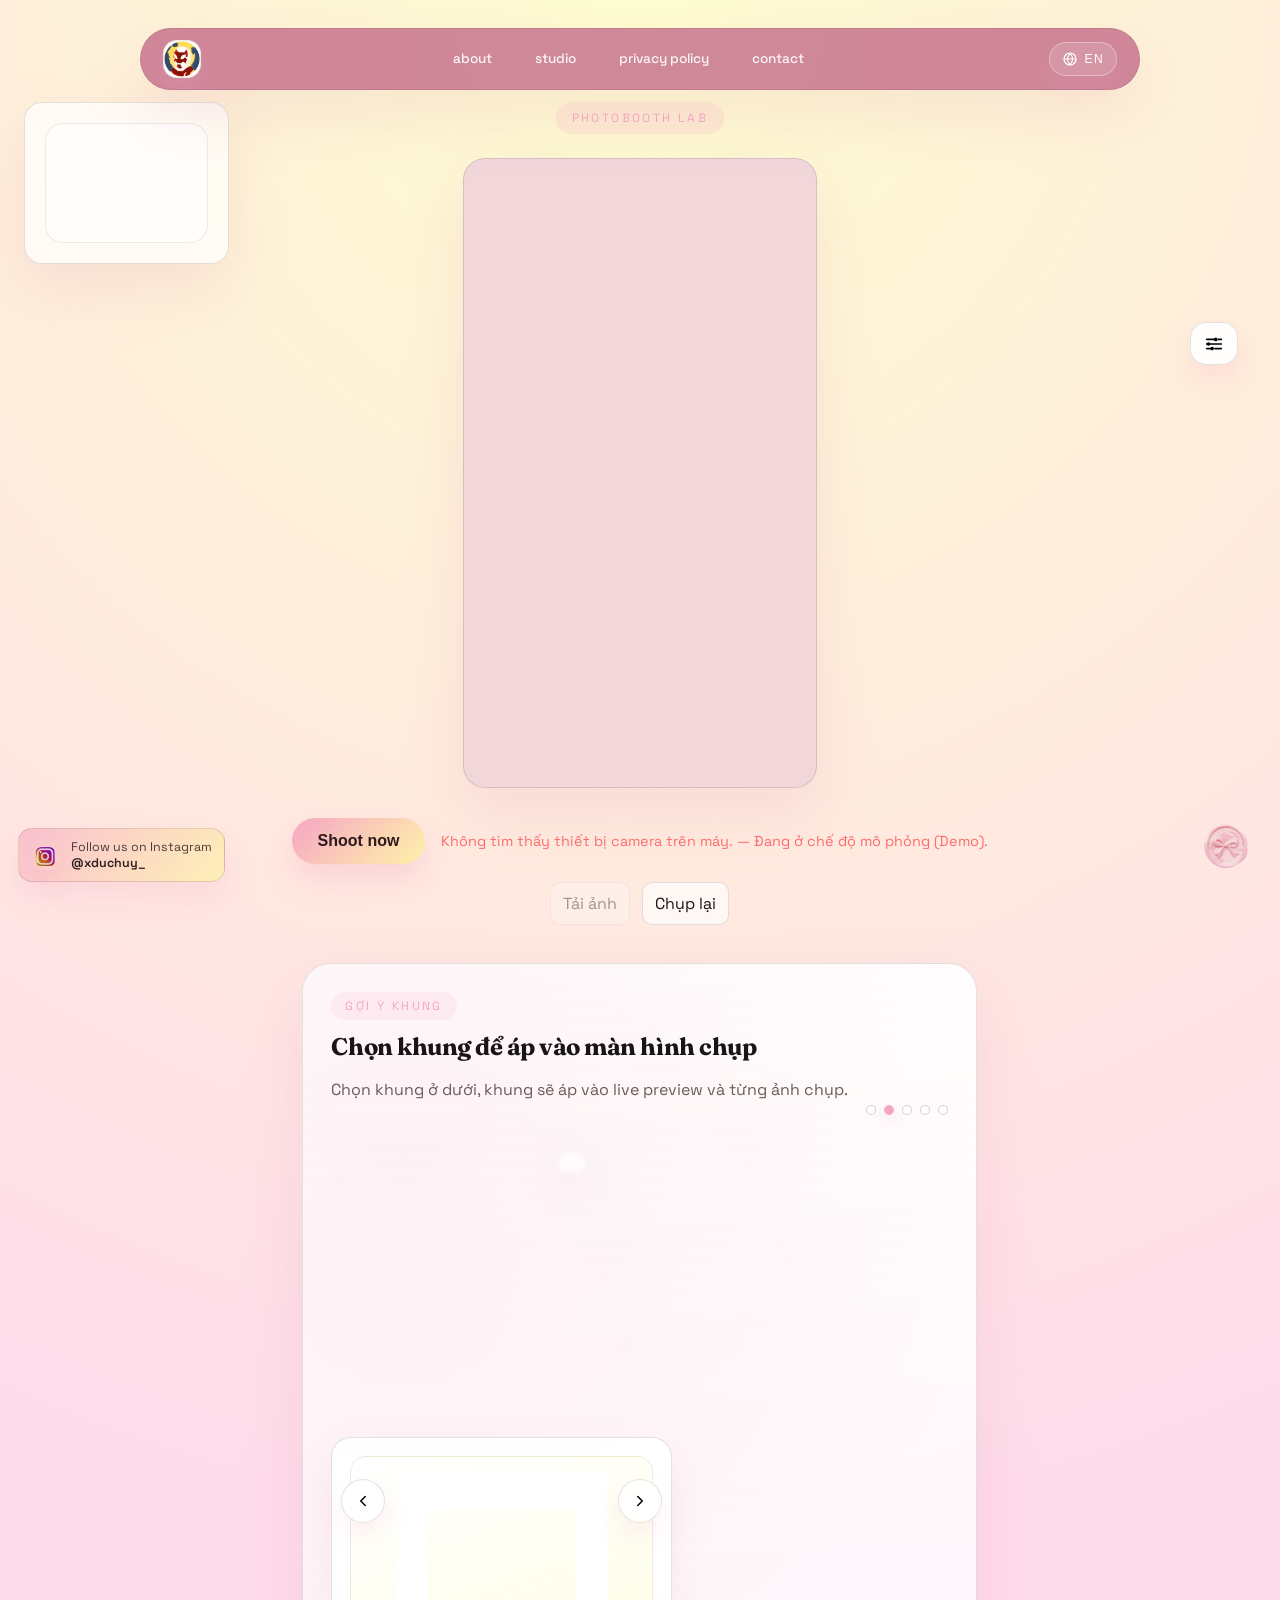
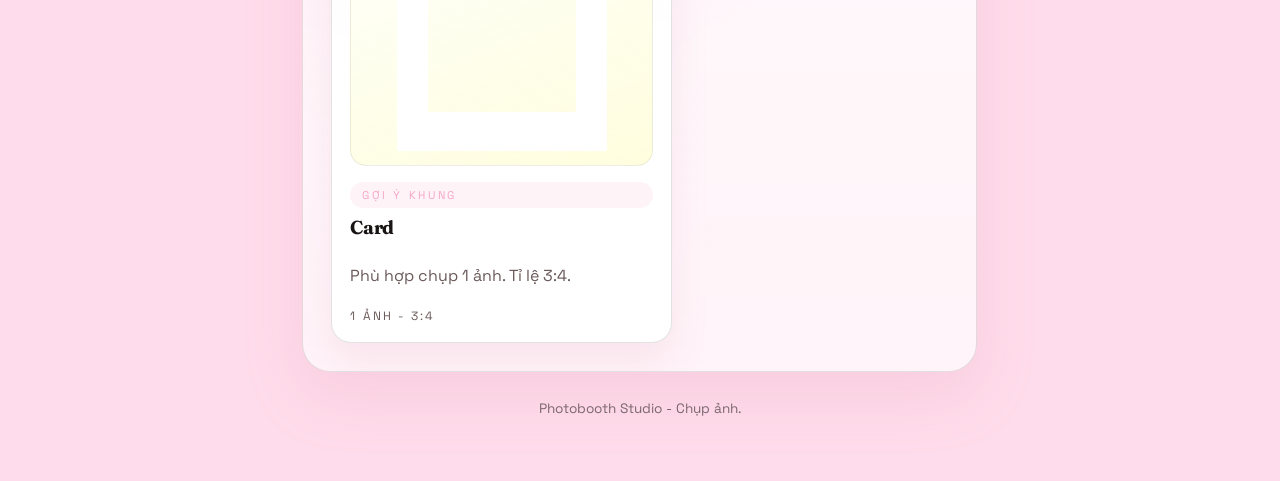
==== commit 50b29f53: "Fix issues 01-11: frame sync, camera error recovery, photo storage, SW cache, and layout fixes" ====
--- a/chup.html
+++ b/chup.html
@@ -1,4 +1,4 @@
-﻿<!DOCTYPE html>
+<!DOCTYPE html>
 <html lang="vi">
 
 <head>
@@ -111,6 +111,7 @@
                   </div>
                 </aside>
               </div>
+            </div>
           </section>
 
         </div>
@@ -230,6 +231,8 @@
     <img src="xoay.png" alt="">
   </div>
 
+  <script src="storage.js"></script>
+  <script src="frames-data.js"></script>
   <script src="script.js"></script>
   <script src="lang.js"></script>
   <script src="search.js"></script>
